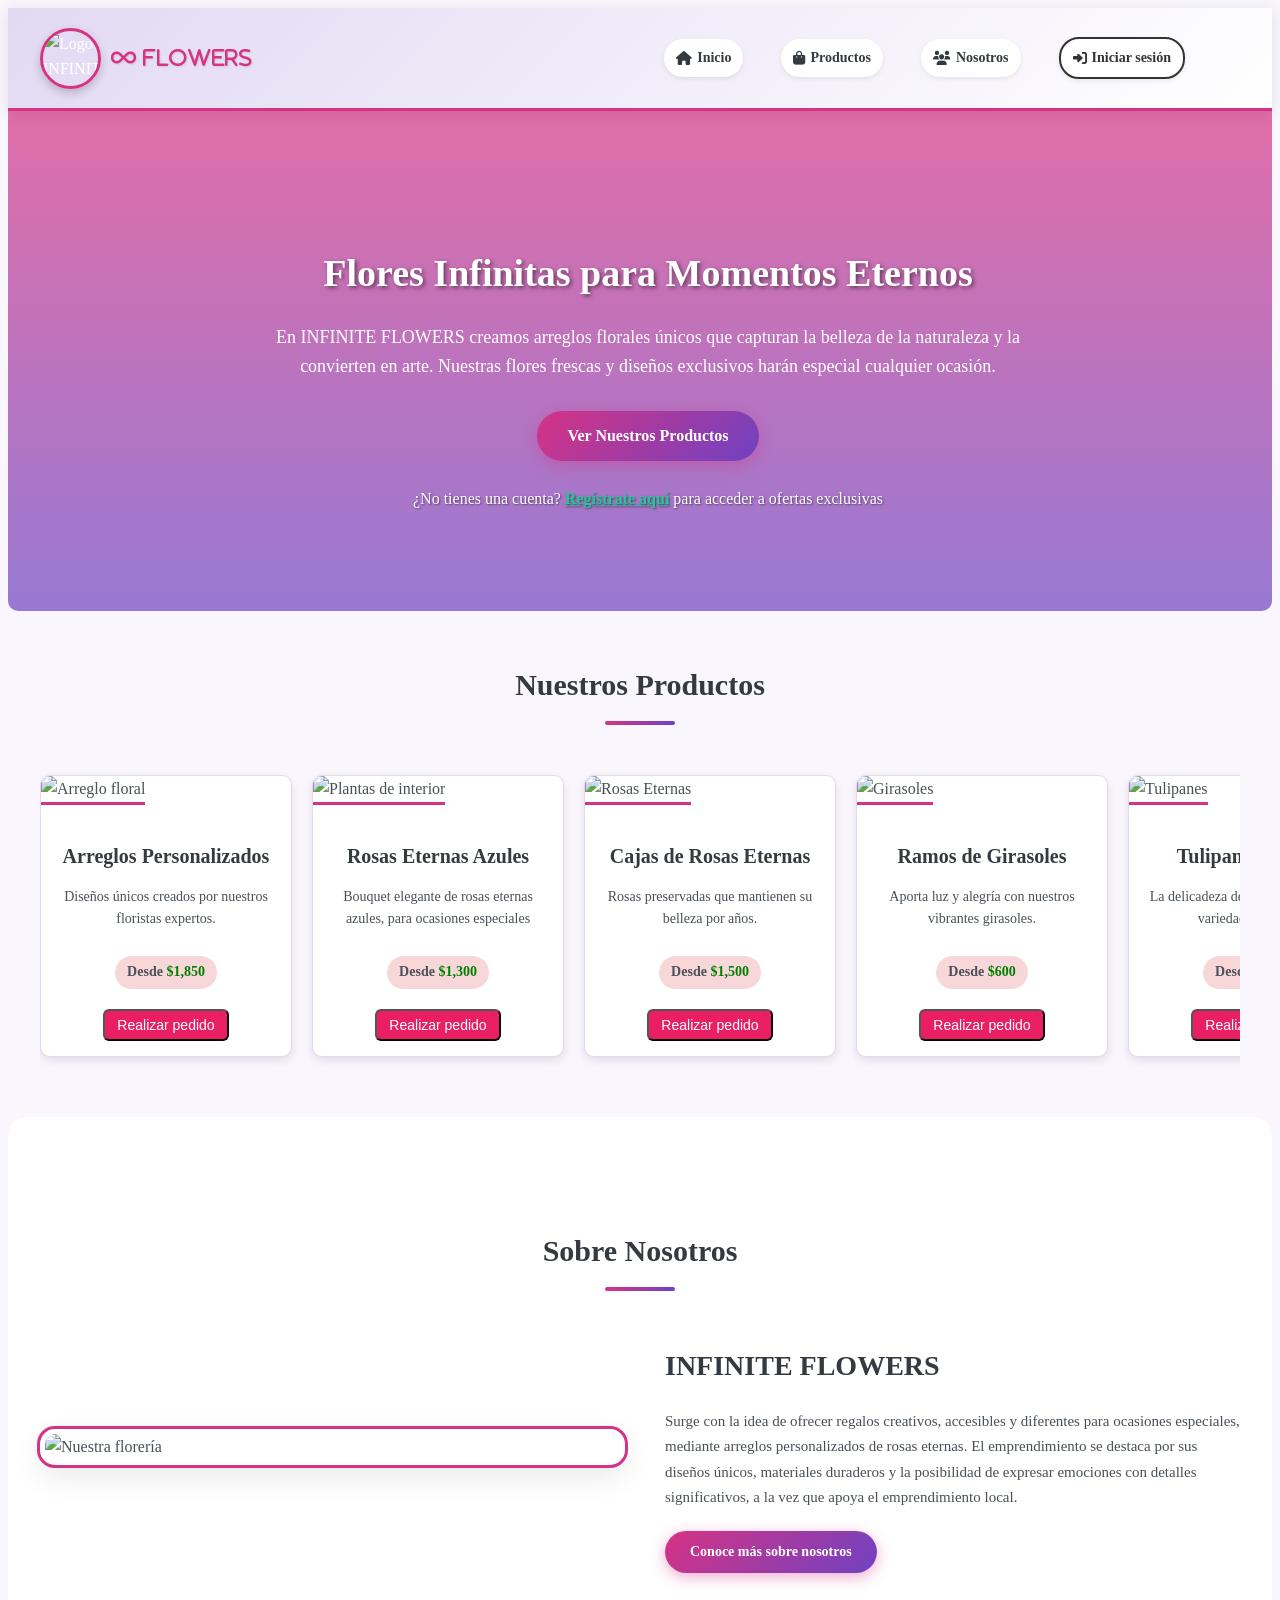
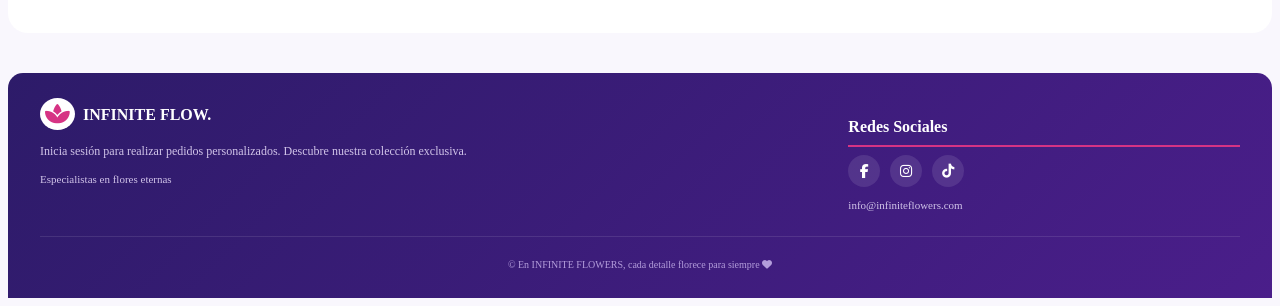
==== index.html @ 87954dfe "Nuevo modal" ====
<!DOCTYPE html>
<html lang="es">

<head>
    <meta charset="UTF-8">
    <meta name="viewport" content="width=device-width, initial-scale=1.0">
    <title>INFINITE FLOWERS - Flores y Arreglos Exclusivos</title>
    <link rel="stylesheet" href="https://cdnjs.cloudflare.com/ajax/libs/font-awesome/6.4.0/css/all.min.css">
    <link rel="stylesheet" href="estilos.css">
</head>

<body>
    <header>
        <div class="container header-container">
            <div class="logo-container">
                <img src="IMG/logo.jpeg" alt="Logo INFINITE FLOWERS" class="logo-img" id="logo-imagen">
                <div class="logo-text"><i class="fas fa-infinity"> FLOWERS</i></div>
            </div>
            <nav>
                <a href="#inicio"><i class="fas fa-home"></i> Inicio</a>
                <a href="#productos"><i class="fas fa-shopping-bag"></i> Productos</a>
                <a href="#nosotros"><i class="fas fa-users"></i> Nosotros</a>
                <!-- REPRESENTANTES ELIMINADO DEL MENÚ -->
                <a href="login.php"><i class="fas fa-sign-in-alt"></i> Iniciar sesión</a>
            </nav>
        </div>
    </header>

    <section class="hero" id="inicio">
        <div class="container">
            <h2>Flores Infinitas para Momentos Eternos</h2>
            <p>En INFINITE FLOWERS creamos arreglos florales únicos que capturan la belleza de la naturaleza y la
                convierten en arte. Nuestras flores frescas y diseños exclusivos harán especial cualquier ocasión.</p>
            <a href="#productos" class="btn">Ver Nuestros Productos</a>

            <!-- MENSAJE DE REGISTRO -->
            <div class="register-message">
                ¿No tienes una cuenta? <span class="register-link" id="registerPrompt">Regístrate aquí</span> para
                acceder a ofertas exclusivas
            </div>
        </div>
    </section>

<style>

.carousel-container{
    overflow-x: auto;
    overflow-y: hidden;
    padding: 20px 0;
}

.products-carousel{
    display: flex;
    flex-direction: row;
    gap: 20px;
    width: max-content;
}

.product-card{
    min-width: 250px;
    max-width: 250px;
    background: #fff;
    border-radius: 10px;
    overflow: hidden;
    box-shadow: 0 4px 10px rgba(0,0,0,0.1);
    flex-shrink: 0;
}

.product-img{
    width: 100%;
    height: 200px;
    object-fit: cover;
}

.product-info{
    padding: 15px;
    text-align: center;
}

.price{
    font-weight: bold;
    color: #e91e63;
}

.precio-boton{
    display: flex;
    justify-content: space-between;
    align-items: center;
}

.btn-pedir{
    background: #e91e63;
    color: white;
    padding: 6px 12px;
    border-radius: 6px;
    text-decoration: none;
    font-size: 14px;
    transition: 0.3s;
    display: inline-block;
    margin-top: 8px;
}

.btn-pedir:hover{
    background: #c2185b;
}

span{
    color: green;
}

/*Modal corousel*/
.modal-pedir{
  display:none;
  position:fixed;
  top:0;
  left:0;
  width:100%;
  height:100%;
  background:rgba(0,0,0,0.5);
}

.modal-contenido{
  background:#f5ecff;
  width:300px;
  padding:20px;
  margin:150px auto;
  text-align:center;
  border-radius:10px;
  border:2px solid #c8a2ff;
}

.cerrar{
  float:right;
  font-size:20px;
  cursor:pointer;
  color:#7a3eb1;
}

.cerrar:hover{
  color:#a56de2;
}

.tooltip{
  position: relative;
  display: inline-block;
}

.tooltip .tooltiptext{
  visibility: hidden;
  width: 180px;
  background-color:#a56de2;
  color:#fff;
  text-align: center;
  border-radius: 6px;
  padding: 5px;
  position: absolute;
  z-index: 1;
  bottom: 125%;
  left: 50%;
  margin-left: -90px;
  opacity: 0;
  transition: opacity 0.3s;
}

.tooltip:hover .tooltiptext{
  visibility: visible;
  opacity: 1;
}
</style>

    <section class="container" id="productos">
        <h2 class="section-title">Nuestros Productos</h2>

        <div class="carousel-container">
            <div class="products-carousel">
                <div class="product-card">
                    <img src="IMG/flor2.jpeg" alt="Arreglo floral" class="product-img">
                    <div class="product-info">
                        <h3>Arreglos Personalizados</h3>
                        <p>Diseños únicos creados por nuestros floristas expertos.</p>
                        <p class="price">Desde <span>$1,850</span></p>
                        <button id="btnAbrirModal" class="btn-pedir">Realizar pedido</button>
                    </div>
                </div>

                <div class="product-card">
                    <img src="IMG/flor3.jpeg" alt="Plantas de interior" class="product-img">
                    <div class="product-info">
                        <h3>Rosas Eternas Azules</h3>
                        <p>Bouquet elegante de rosas eternas azules, para ocasiones especiales</p>
                        <p class="price">Desde <span>$1,300</span></p>
                        <button id="btnAbrirModal" class="btn-pedir">Realizar pedido</button>
                    </div>
                </div>

                <div class="product-card">
                    <img src="IMG/caja.jpg" alt="Rosas Eternas" class="product-img">
                    <div class="product-info">
                        <h3>Cajas de Rosas Eternas</h3>
                        <p>Rosas preservadas que mantienen su belleza por años.</p>
                        <p class="price">Desde <span>$1,500</span></p>
                        <button id="btnAbrirModal" class="btn-pedir">Realizar pedido</button>
                    </div>
                </div>

                <div class="product-card">
                    <img src="IMG/girasol.jpg" alt="Girasoles" class="product-img">
                    <div class="product-info">
                        <h3>Ramos de Girasoles</h3>
                        <p>Aporta luz y alegría con nuestros vibrantes girasoles.</p>
                        <p class="price">Desde <span>$600</span></p>
                        <button id="btnAbrirModal" class="btn-pedir">Realizar pedido</button>
                    </div>
                </div>

                <div class="product-card">
                    <img src="IMG/tulipanes.webp" alt="Tulipanes" class="product-img">
                    <div class="product-info">
                        <h3>Tulipanes Eternos</h3>
                        <p>La delicadeza de los tulipanes en una variedad de colores.</p>
                        <p class="price">Desde <span>$1,100</span></p>
                        <button id="btnAbrirModal" class="btn-pedir" >Realizar pedido</button> 
                    </div>
                </div>
            </div>
        </div>
    </section>

    <section class="about-section" id="nosotros">
        <div class="container">
            <h2 class="section-title">Sobre Nosotros</h2>
            <div class="about-container">
                <div class="about-img">
                    <img src="IMG/ns.jpeg" alt="Nuestra florería">
                </div>
                <div class="about-content">
                    <h2>INFINITE FLOWERS</h2>
                    <p>Surge con la idea de ofrecer regalos creativos, accesibles y diferentes para ocasiones
                        especiales, mediante arreglos personalizados de rosas eternas. El emprendimiento se destaca por
                        sus diseños únicos, materiales duraderos y la posibilidad de expresar emociones con detalles
                        significativos, a la vez que apoya el emprendimiento local.</p>
                    <a href="#" id="aboutModalBtn" class="btn">Conoce más sobre nosotros</a>
                </div>
            </div>
        </div>
    </section>


    
    
    <!-- FOOTER MÁS PEQUEÑO -->
    <footer>
        <div class="container">
            <div class="footer-container">
                <div class="footer-info">
                    <div class="footer-logo">
                        <i class="fas fa-spa"></i>
                        <div class="footer-logo-text">INFINITE FLOW.</div>
                    </div>
                    <p>Inicia sesión para realizar pedidos personalizados. Descubre nuestra colección exclusiva.</p>
                    <div class="footer-credits">
                        <p>Especialistas en flores eternas</p>
                    </div>
                </div>

                <div class="footer-social">
                    <h3>Redes Sociales</h3>
                    <div class="social-icons">
                        <a href="#" title="Facebook"><i class="fab fa-facebook-f"></i></a>
                        <a href="https://www.instagram.com/infinite_flowers48" title="Instagram"><i
                            class="fab fa-instagram"></i></a>
                            <a href="#" title="TikTok"><i class="fab fa-tiktok"></i></a>
                        </div>
                        <p>info@infiniteflowers.com</p>
                    </div>
                </div>
                
                <div class="footer-bottom">
                    <p>&copy; En INFINITE FLOWERS, cada detalle florece para siempre <i class="fas fa-heart"></i></p>
                </div>
            </div>
        </footer>

        
    <div id="modal-pedir" class="modal-pedir">
        <div class="modal-contenido">
            <span class="cerrar">&times;</span>

            <h2>Debes iniciar sesión</h2>
            <p>Para realizar un pedido necesitas iniciar sesión o registrarte.</p>
            <br>

            <div class="tooltip">
                <a href="login.php">Iniciar sesión</a>
                <span class="tooltiptext">Si tienes cuenta inicia sesión</span>
            </div>

            <br>o<br>

            <div class="tooltip">
                <a href="registro.php">Registrarse</a>
                <span class="tooltiptext">Si no tienes cuenta regístrate</span>
            </div>

        </div>
    </div>
        
    <!-- MODAL -->
    <div class="modal-overlay" id="modalOverlay">
        <div class="modal">
            <button class="modal-close" id="closeModalBtn">&times;</button>
            <h2>🌸 ¡Bienvenido! 🌸</h2>
            <p>Descubre nuestras flores eternas y arreglos exclusivos. Regístrate para acceder a promociones especiales.
            </p>

            <div class="modal-buttons">
                <a href="registro.php" class="modal-btn primary">Registrarse ahora</a>
                <div class="modal-divider">o</div>
                <a href="login.php" class="modal-btn secondary">Iniciar sesión</a>
            </div>

            <p style="margin-top: 15px; font-size: 13px; color: #666;">
                ¿Ya tienes cuenta? <a href="login.php" style="color: var(--primary-color);">Inicia sesión</a>
            </p>
        </div>
    </div>

    <script>
        document.querySelectorAll('nav a[href^="#"]').forEach(anchor => {
            anchor.addEventListener('click', function (e) {
                e.preventDefault();
                const targetId = this.getAttribute('href');
                const targetElement = document.querySelector(targetId);
                if (targetElement) {
                    window.scrollTo({
                        top: targetElement.offsetTop - 80,
                        behavior: 'smooth'
                    });
                }
            });
        });

        // MODAL
        const modalOverlay = document.getElementById('modalOverlay');
        const closeModalBtn = document.getElementById('closeModalBtn');
        const registerPrompt = document.getElementById('registerPrompt');
        const aboutModalBtn = document.getElementById('aboutModalBtn');

        function openModal() {
            modalOverlay.classList.add('active');
            document.body.style.overflow = 'hidden';
        }

        function closeModal() {
            modalOverlay.classList.remove('active');
            document.body.style.overflow = 'auto';
        }

        if (registerPrompt) {
            registerPrompt.addEventListener('click', function (e) {
                e.preventDefault();
                openModal();
            });
        }

        if (aboutModalBtn) {
            aboutModalBtn.addEventListener('click', function (e) {
                e.preventDefault();
                openModal();
            });
        }

        closeModalBtn.addEventListener('click', closeModal);

        modalOverlay.addEventListener('click', function (e) {
            if (e.target === modalOverlay) {
                closeModal();
            }
        });

        document.addEventListener('keydown', function (e) {
            if (e.key === 'Escape' && modalOverlay.classList.contains('active')) {
                closeModal();
            }
        });

        // Animaciones al hacer scroll
        const observerOptions = {
            threshold: 0.1,
            rootMargin: '0px 0px -50px 0px'
        };

        const observer = new IntersectionObserver((entries) => {
            entries.forEach(entry => {
                if (entry.isIntersecting) {
                    entry.target.style.opacity = '1';
                    entry.target.style.transform = 'translateY(0)';
                }
            });
        }, observerOptions);

        document.querySelectorAll('.product-card').forEach(card => {
            card.style.opacity = '0';
            card.style.transform = 'translateY(20px)';
            card.style.transition = 'opacity 0.5s ease, transform 0.5s ease';
            observer.observe(card);
        });

        function cambiarImagen(id, nuevaRuta) {
            const elemento = document.getElementById(id);
            if (elemento) {
                elemento.src = nuevaRuta;
                console.log(`Imagen ${id} cambiada a: ${nuevaRuta}`);
            }
        }

        // Modal
        let modal = document.getElementById("modal-pedir");
        let botones = document.querySelectorAll("#btnAbrirModal");
        let cerrar = document.querySelector(".cerrar");

        botones.forEach(function(boton){
            boton.addEventListener("click", function(){
                modal.style.display = "block";
            });
        });

        cerrar.addEventListener("click", function(){
            modal.style.display = "none";
        });

    </script>
</body>

</html>
---- estilos.css ----
<<<<<<< HEAD
body {
    font-family: 'Times New Roman', Times, serif;
    margin: 0;
    padding: 0;
    background: #faf7f2; 
}


header {
    background: peru;
    color: white;
    padding: 15px;
    height: 70px;
    display: flex;
    align-items: center;
    justify-content: space-between;
    box-shadow: 0 2px 8px rgba(0, 0, 0, 0.2);
}

nav {
    margin-right: 40px;
}

nav a {
    margin: 0 15px;
    color: white;
    font-size: 20px;
    font-weight: bold;
    text-decoration: none;
    transition: 0.3s ease;
}


nav a:hover {
    color: #ffe1c2;
    text-shadow: 0 0 8px rgba(255, 240, 220, 0.8);
}


.cards {
    display: flex;
    justify-content: center;
    gap: 25px;
    padding: 40px;
    flex-wrap: wrap;
}


.card {
    width: 200px;
    background: white;
    padding: 15px;
    text-align: center;
    border-radius: 15px;
    box-shadow: 0 4px 12px rgba(0,0,0,0.1);
    transition: 0.3s ease;
}

.card:hover {
    transform: translateY(-8px);
    box-shadow: 0 8px 20px rgba(0,0,0,0.2);
}


.card img {
    width: 100%;
    border-radius: 10px;
    margin-bottom: 10px;
}

=======
 * {
     margin: 0;
     padding: 0;
     box-sizing: border-box;
     font-family: 'Segoe UI', Tahoma, Geneva, Verdana, sans-serif;
 }

 :root {
     --primary-color: #d63384;
     --secondary-color: #6f42c1;
     --accent-color: #20c997;
     --light-pink: #f8d7da;
     --light-lavender: #e2d9f3;
     --light-color: #f9f7fd;
     --dark-color: #343a40;
     --text-color: #495057;
     --footer-bg: #2d1b69;
     --footer-text: #ffffff;
 }

 body {
     color: var(--text-color);
     background-color: var(--light-color);
     line-height: 1.6;
 }

 .container {
     width: 100%;
     max-width: 1200px;
     margin: 0 auto;
     padding: 0 20px;
 }

 /* Header y Navegación */
 header {
     background: linear-gradient(135deg, var(--light-lavender) 0%, white 100%);
     box-shadow: 0 2px 15px rgba(0, 0, 0, 0.1);
     position: sticky;
     top: 0;
     z-index: 1000;
     padding: 15px 0;
     border-bottom: 3px solid var(--primary-color);
 }

 .header-container {
     display: flex;
     justify-content: space-between;
     align-items: center;
 }

 .logo-container {
     display: flex;
     align-items: center;
     gap: 10px;
 }

 /* LOGO CIRCULAR */
 .logo-img {
     height: 55px;
     width: 55px;
     object-fit: cover;
     border-radius: 50%;
     border: 3px solid var(--primary-color);
     box-shadow: 0 4px 10px rgba(0, 0, 0, 0.2);
     transition: transform 0.3s ease;
 }

 .logo-img:hover {
     transform: scale(1.05);
 }

 /* NOMBRE DE EMPRESA REDUCIDO */
 .logo-text {
     color: var(--primary-color);
     font-size: 20px;
     letter-spacing: 1px;
     font-weight: 700;
     text-shadow: 1px 1px 2px rgba(0, 0, 0, 0.1);
 }

 nav {
     display: flex;
     gap: 8px;
     align-items: center;
     flex-wrap: wrap;
 }

 nav a {
     text-decoration: none;
     color: var(--dark-color);
     font-weight: 600;
     padding: 8px 12px;
     border-radius: 20px;
     transition: all 0.3s ease;
     display: flex;
     align-items: center;
     gap: 5px;
     background-color: white;
     box-shadow: 0 2px 5px rgba(0, 0, 0, 0.08);
     font-size: 14px;
 }

 nav a:hover {
     background: linear-gradient(135deg, var(--primary-color) 0%, var(--secondary-color) 100%);
     color: white;
     transform: translateY(-2px);
 }

 /* BOTONES DE REGISTRO EN BLANCO Y NEGRO */
 nav a[href="registro.php"] {
     background-color: #333;
     color: white;
     border: 2px solid #333;
 }

 nav a[href="registro.php"]:hover {
     background-color: #555;
     border-color: #555;
 }

 nav a[href="login.php"] {
     background-color: white;
     color: #333;
     border: 2px solid #333;
 }

 nav a[href="login.php"]:hover {
     background-color: #333;
     color: white;
 }

 /* Hero Section */
 .hero {
     background: linear-gradient(rgba(214, 51, 132, 0.7), rgba(111, 66, 193, 0.7)), url('https://image.slidesdocs.com/responsive-images/background/magical-tapestry-a-mesmerizing-top-view-of-pink-and-purple-moss-phlox-flowers-set-on-a-of-violet-chamomile-powerpoint-background_5a65900a8f__960_540.jpg');
     background-size: cover;
     background-position: center;
     color: white;
     text-align: center;
     padding: 100px 20px;
     margin-bottom: 40px;
     border-radius: 0 0 10px 10px;
 }

 .hero h2 {
     font-size: 38px;
     margin-bottom: 20px;
     text-shadow: 2px 2px 4px rgba(0, 0, 0, 0.5);
     font-weight: 700;
 }

 .hero p {
     font-size: 18px;
     max-width: 800px;
     margin: 0 auto 30px;
     font-weight: 300;
 }

 .hero .btn {
     display: inline-block;
     background: linear-gradient(135deg, var(--primary-color) 0%, var(--secondary-color) 100%);
     color: white;
     padding: 12px 30px;
     border-radius: 30px;
     text-decoration: none;
     font-weight: bold;
     font-size: 16px;
     transition: all 0.3s ease;
     border: none;
     box-shadow: 0 4px 15px rgba(214, 51, 132, 0.4);
     cursor: pointer;
 }

 .hero .btn:hover {
     transform: translateY(-3px);
     box-shadow: 0 6px 20px rgba(214, 51, 132, 0.6);
 }

 /* MENSAJE DE REGISTRO */
 .register-message {
     margin-top: 25px;
     font-size: 16px;
     color: white;
     text-shadow: 1px 1px 2px rgba(0, 0, 0, 0.5);
 }

 .register-link {
     color: var(--accent-color);
     font-weight: bold;
     text-decoration: underline;
     cursor: pointer;
 }

 .register-link:hover {
     color: white;
 }

 /* Sección de Productos */
 .section-title {
     text-align: center;
     margin: 50px 0 30px;
     color: var(--dark-color);
     font-size: 30px;
     position: relative;
     font-weight: 700;
 }

 .section-title:after {
     content: '';
     display: block;
     width: 70px;
     height: 4px;
     background: linear-gradient(90deg, var(--primary-color) 0%, var(--secondary-color) 100%);
     margin: 12px auto;
     border-radius: 5px;
 }

 .products {
     display: grid;
     grid-template-columns: repeat(auto-fill, minmax(260px, 1fr));
     gap: 25px;
     margin-bottom: 60px;
 }

 .product-card {
     background-color: white;
     border-radius: 15px;
     overflow: hidden;
     box-shadow: 0 8px 20px rgba(0, 0, 0, 0.08);
     transition: all 0.3s ease;
     border: 1px solid var(--light-lavender);
 }

 .product-card:hover {
     transform: translateY(-8px);
     box-shadow: 0 12px 25px rgba(214, 51, 132, 0.15);
 }

 .product-img {
     width: 100%;
     height: 200px;
     object-fit: cover;
     border-bottom: 3px solid var(--primary-color);
 }

 .product-info {
     padding: 18px;
 }

 .product-info h3 {
     color: var(--dark-color);
     margin-bottom: 8px;
     font-size: 20px;
     font-weight: 600;
 }

 .product-info p {
     color: var(--text-color);
     margin-bottom: 12px;
     font-size: 14px;
 }

 .price {
     color: var(--primary-color);
     font-weight: bold;
     font-size: 18px;
     display: inline-block;
     padding: 5px 12px;
     background-color: var(--light-pink);
     border-radius: 20px;
 }

 /* Sección Nosotros (sin representantes) */
 .about-section {
     padding: 60px 0;
     background-color: white;
     border-radius: 20px;
     margin-top: 40px;
 }

 .about-container {
     display: flex;
     align-items: center;
     gap: 40px;
 }

 .about-img {
     flex: 1;
     border-radius: 15px;
     overflow: hidden;
     box-shadow: 0 10px 30px rgba(0, 0, 0, 0.1);
     border: 5px solid white;
     outline: 3px solid var(--primary-color);
 }

 .about-img img {
    width: 100%;
    height: 100%;
    object-fit: cover;
}


 .about-content {
     flex: 1;
 }

 .about-content h2 {
     color: var(--dark-color);
     margin-bottom: 20px;
     font-size: 28px;
     font-weight: 700;
 }

 .about-content p {
     margin-bottom: 20px;
     font-size: 15px;
     line-height: 1.7;
     color: var(--text-color);
 }

 .about-content .btn {
     display: inline-block;
     background: linear-gradient(135deg, var(--primary-color) 0%, var(--secondary-color) 100%);
     color: white;
     padding: 10px 25px;
     border-radius: 30px;
     text-decoration: none;
     font-weight: bold;
     font-size: 14px;
     transition: all 0.3s ease;
     border: none;
     box-shadow: 0 4px 15px rgba(214, 51, 132, 0.4);
 }

 .about-content .btn:hover {
     transform: translateY(-3px);
     box-shadow: 0 6px 20px rgba(214, 51, 132, 0.6);
 }

 /* FOOTER MÁS PEQUEÑO */
 footer {
     background: linear-gradient(135deg, var(--footer-bg) 0%, #4a1e8a 100%);
     color: var(--footer-text);
     padding: 25px 0 15px;
     margin-top: 40px;
     border-radius: 15px 15px 0 0;
     font-size: 13px;
 }

 .footer-container {
     display: grid;
     grid-template-columns: 2fr 1fr;
     gap: 25px;
     margin-bottom: 15px;
 }

 .footer-info p {
     font-size: 12px;
     line-height: 1.5;
     margin-bottom: 10px;
     color: #d1c4e9;
 }

 .footer-logo {
     display: flex;
     align-items: center;
     gap: 8px;
     margin-bottom: 8px;
 }

 .footer-logo i {
     font-size: 22px;
     color: var(--primary-color);
     background: white;
     padding: 5px;
     border-radius: 50%;
 }

 .footer-logo-text {
     color: white;
     font-size: 16px;
     font-weight: 700;
 }

 .footer-credits h4 {
     color: var(--accent-color);
     font-size: 14px;
     margin-bottom: 3px;
     font-weight: 600;
 }

 .footer-credits p {
     font-size: 11px;
     color: #d1c4e9;
 }

 .footer-social h3 {
     color: white;
     font-size: 16px;
     margin-bottom: 8px;
     border-bottom: 2px solid var(--primary-color);
     padding-bottom: 5px;
     font-weight: 600;
 }

 .footer-social p {
     color: #d1c4e9;
     margin-bottom: 8px;
     font-size: 11px;
     line-height: 1.4;
 }

 .social-icons {
     display: flex;
     gap: 10px;
     margin-bottom: 8px;
 }

 .social-icons a {
     display: flex;
     align-items: center;
     justify-content: center;
     width: 32px;
     height: 32px;
     background-color: rgba(255, 255, 255, 0.1);
     border-radius: 50%;
     color: white;
     font-size: 14px;
     transition: all 0.3s ease;
     text-decoration: none;
 }

 .social-icons a:hover {
     background-color: white;
     transform: translateY(-3px);
     color: var(--primary-color);
 }

 .footer-bottom {
     text-align: center;
     padding-top: 10px;
     border-top: 1px solid rgba(255, 255, 255, 0.1);
     color: #b39ddb;
     font-size: 10px;
 }

 .footer-bottom i {
     font-size: 10px;
 }

 /* MODAL */
 .modal-overlay {
     display: none;
     position: fixed;
     top: 0;
     left: 0;
     width: 100%;
     height: 100%;
     background-color: rgba(0, 0, 0, 0.6);
     z-index: 2000;
     justify-content: center;
     align-items: center;
     opacity: 0;
     transition: opacity 0.3s ease;
 }

 .modal-overlay.active {
     display: flex;
     opacity: 1;
 }

 .modal {
     background: white;
     border-radius: 20px;
     padding: 25px;
     max-width: 350px;
     width: 90%;
     position: relative;
     box-shadow: 0 15px 40px rgba(0, 0, 0, 0.3);
     transform: scale(0.7);
     transition: transform 0.3s ease;
     border: 3px solid var(--primary-color);
 }

 .modal-overlay.active .modal {
     transform: scale(1);
 }

 .modal-close {
     position: absolute;
     top: 12px;
     right: 12px;
     background: none;
     border: none;
     font-size: 22px;
     cursor: pointer;
     color: #999;
     transition: color 0.3s;
 }

 .modal-close:hover {
     color: var(--primary-color);
 }

 .modal h2 {
     color: var(--primary-color);
     margin-bottom: 12px;
     font-size: 22px;
     text-align: center;
 }

 .modal p {
     color: var(--text-color);
     margin-bottom: 20px;
     text-align: center;
     font-size: 14px;
 }

 .modal-buttons {
     display: flex;
     flex-direction: column;
     gap: 10px;
 }

 .modal-btn {
     padding: 10px;
     border-radius: 8px;
     text-align: center;
     text-decoration: none;
     font-weight: 600;
     transition: all 0.3s;
     border: none;
     cursor: pointer;
     font-size: 14px;
 }

 .modal-btn.primary {
     background: linear-gradient(135deg, var(--primary-color) 0%, var(--secondary-color) 100%);
     color: white;
 }

 .modal-btn.primary:hover {
     transform: translateY(-2px);
     box-shadow: 0 5px 15px rgba(214, 51, 132, 0.4);
 }

 .modal-btn.secondary {
     background: white;
     color: var(--dark-color);
     border: 2px solid var(--light-lavender);
 }

 .modal-btn.secondary:hover {
     background: var(--light-lavender);
     border-color: var(--primary-color);
 }

 .modal-divider {
     text-align: center;
     margin: 5px 0;
     color: #999;
     font-size: 12px;
 }

 /* Responsive */
 @media (max-width: 992px) {
     .header-container {
         flex-direction: column;
         gap: 15px;
     }

     .about-container {
         flex-direction: column;
     }

     .footer-container {
         grid-template-columns: 1fr;
         gap: 20px;
     }

     nav {
         justify-content: center;
     }
 }

 @media (max-width: 768px) {
     .logo-text {
         font-size: 18px;
     }

     .logo-img {
         height: 50px;
         width: 50px;
     }

     nav a {
         padding: 6px 10px;
         font-size: 12px;
     }

     .hero h2 {
         font-size: 28px;
     }

     .hero p {
         font-size: 16px;
     }

     .section-title {
         font-size: 26px;
     }

     .products {
         grid-template-columns: repeat(auto-fill, minmax(200px, 1fr));
         gap: 15px;
     }

     .footer-logo-text {
         font-size: 14px;
     }
 }

 @media (max-width: 480px) {
     nav {
         flex-direction: column;
         width: 100%;
     }

     nav a {
         width: 100%;
         justify-content: center;
     }
 }

 /*Modal pedido*/
.modal-estilo { 
  border: none;
  border-radius: 15px;
  padding: 0;
  margin: auto;
  width: 90%;
  max-width: 550px;
  max-height: 90vh;
  overflow-y: auto;
  box-shadow: 0 10px 40px rgba(0,0,0,0.4);
}

.h2 {
    color: var(--primary-color);
    margin-bottom: 10px;
    font-size: 32px;
    text-shadow: 1px 1px 2px rgba(0,0,0,0.1);
}

.subtitle {
      text-align: center;
      color: var(--text-color);
      margin-bottom: 30px;
      font-size: 18px;
}

.modal-estilo::backdrop {
  background: rgba(0, 0, 0, 0.7); /* Oscurece el fondo */
  display: flex;
  justify-content: center;
  align-items: center;
  backdrop-filter: blur(3px);     /* Efecto borroso atrás */
}

.modal-header {
  display: flex;
  justify-content: space-between;
  align-items: center;
  border-bottom: 1px solid #eee;
  margin-bottom: 15px;
}

.container-modal {
  padding: 30px;
}

.close-x {
  background: none;
  border: none;
  font-size: 2rem;
  cursor: pointer;
  color: #888;
}

label {
      display: block;
      margin-top: 20px;
      font-weight: 600;
      color: var(--dark-color);
}
    
input, select, textarea {
      width: 100%;
      padding: 12px 15px;
      margin-top: 8px;
      border-radius: 10px;
      border: 2px solid var(--light-lavender);
      font-size: 15px;
      transition: all 0.3s ease;
      background-color: white;
}
    
input:focus, select:focus, textarea:focus {
      outline: none;
      border-color: var(--primary-color);
      box-shadow: 0 0 0 3px rgba(214, 51, 132, 0.1);
}
    
textarea {
      resize: vertical;
      min-height: 80px;
}
    
.button-group {
      display: flex;
      gap: 15px;
      margin-top: 30px;
}
    
.btn-pedido {
  flex: 2;
  padding: 15px;
  background: linear-gradient(135deg, var(--primary-color) 0%, var(--secondary-color) 100%);
  color: white;
  font-size: 17px;
  font-weight: bold;
  border: none;
  border-radius: 10px;
  cursor: pointer;
  transition: all 0.3s ease;
  box-shadow: 0 4px 15px rgba(214, 51, 132, 0.3);
}

.btn-pedido:hover {
  transform: translateY(-3px);
  box-shadow: 0 6px 20px rgba(214, 51, 132, 0.4);
  background: linear-gradient(135deg, var(--secondary-color) 0%, var(--primary-color) 100%);
}

.btn-inicio {
  flex: 1;
  padding: 15px;
  background: white;
  color: var(--primary-color);
  font-size: 16px;
  font-weight: bold;
  border: 2px solid var(--primary-color);
  border-radius: 10px;
  cursor: pointer;
  transition: all 0.3s ease;
  text-decoration: none;
  display: flex;
  align-items: center;
  justify-content: center;
  gap: 8px;
}

.btn-inicio:hover {
  background-color: var(--light-pink);
  transform: translateY(-3px);
  box-shadow: 0 4px 10px rgba(214, 51, 132, 0.2);
}

.footer {
  text-align: center;
  margin-top: 30px;
  padding-top: 20px;
  border-top: 1px solid var(--light-lavender);
  font-size: 14px;
  color: #777;
}

.logo-reference {
  color: var(--primary-color);
  font-weight: bold;
  font-size: 16px;
  margin-bottom: 5px;
}

.required {
  color: var(--primary-color);
  font-weight: bold;
}

@media (max-width: 768px) {
   .container {
     margin: 15px;
     padding: 25px 20px;
   }
   
   .button-group {
     flex-direction: column;
   }
   
   .btn-pedido, .btn-inicio {
     width: 100%;
   }
   
   h1 {
     font-size: 28px;
   }
 }

.form-group { margin-bottom: 15px; }
.form-control { width: 100%; padding: 8px; border-radius: 5px; border: 1px solid #ccc; }
>>>>>>> Yureylis
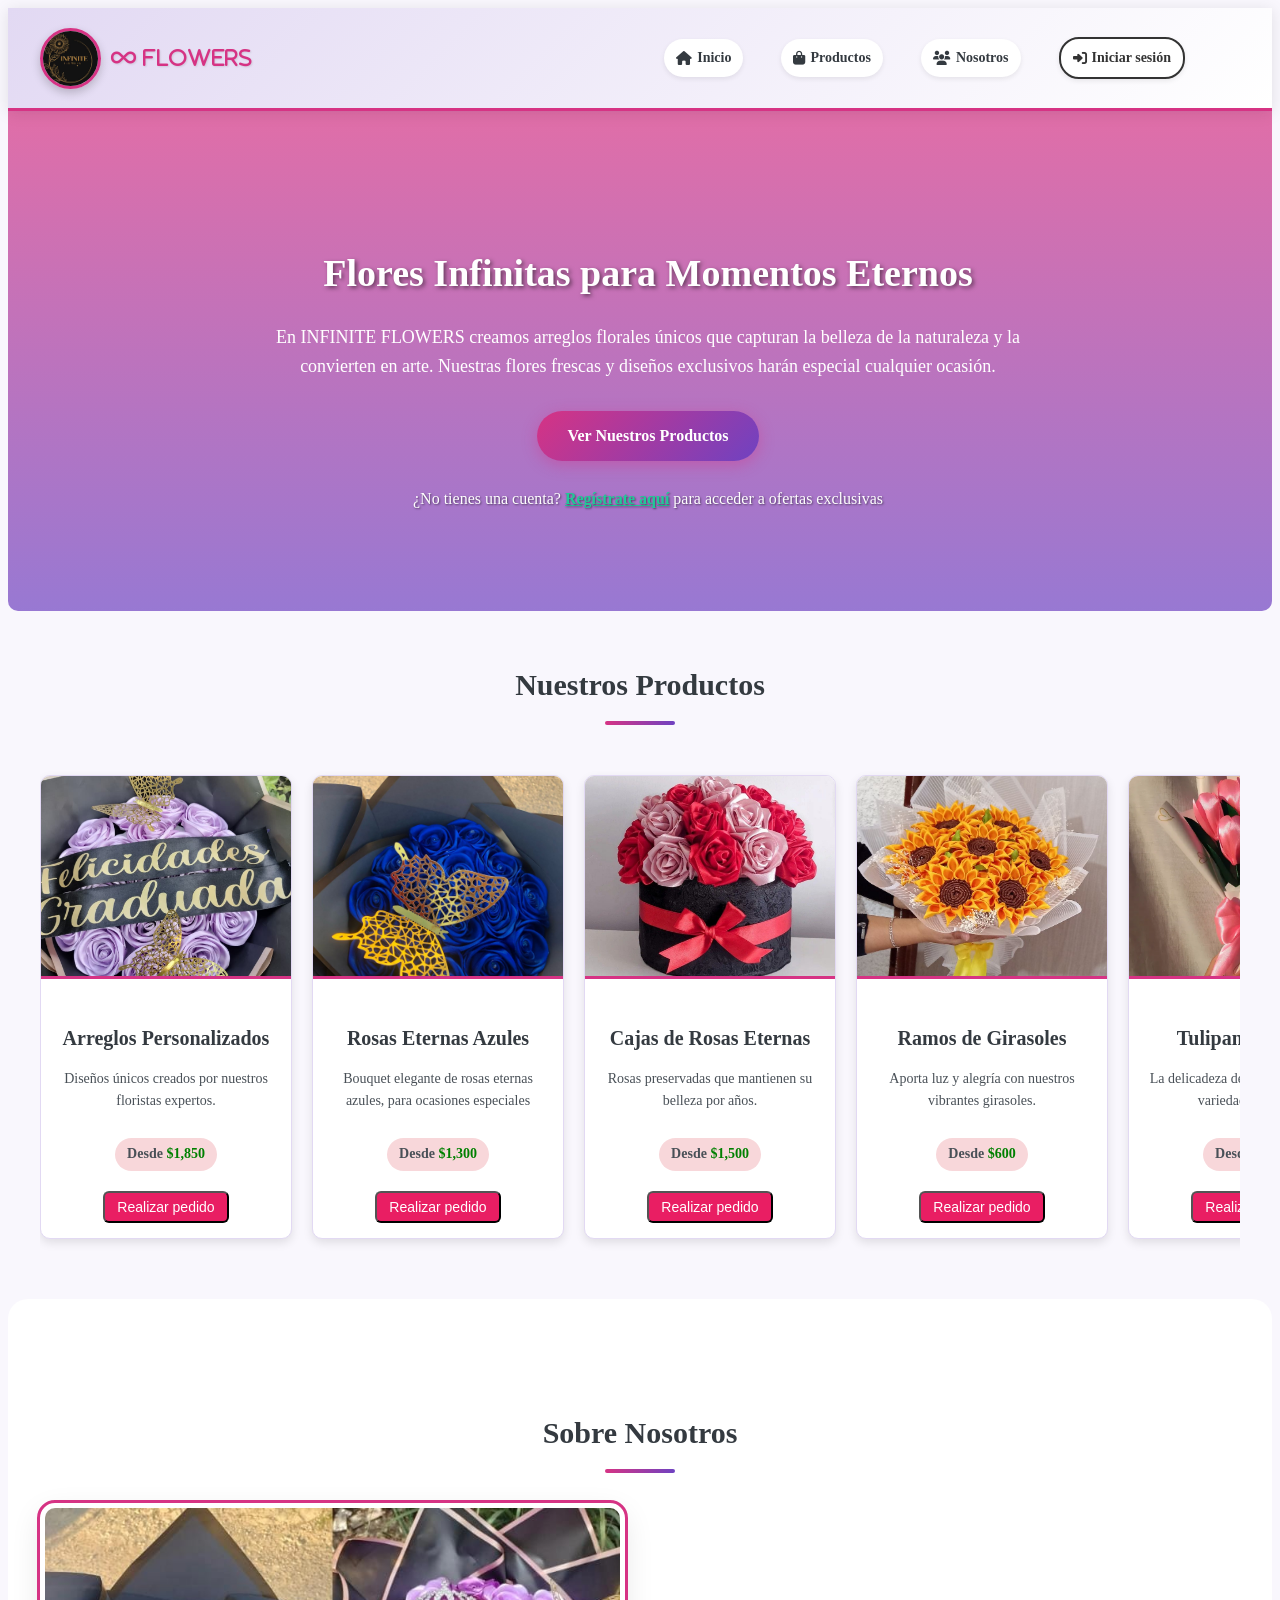
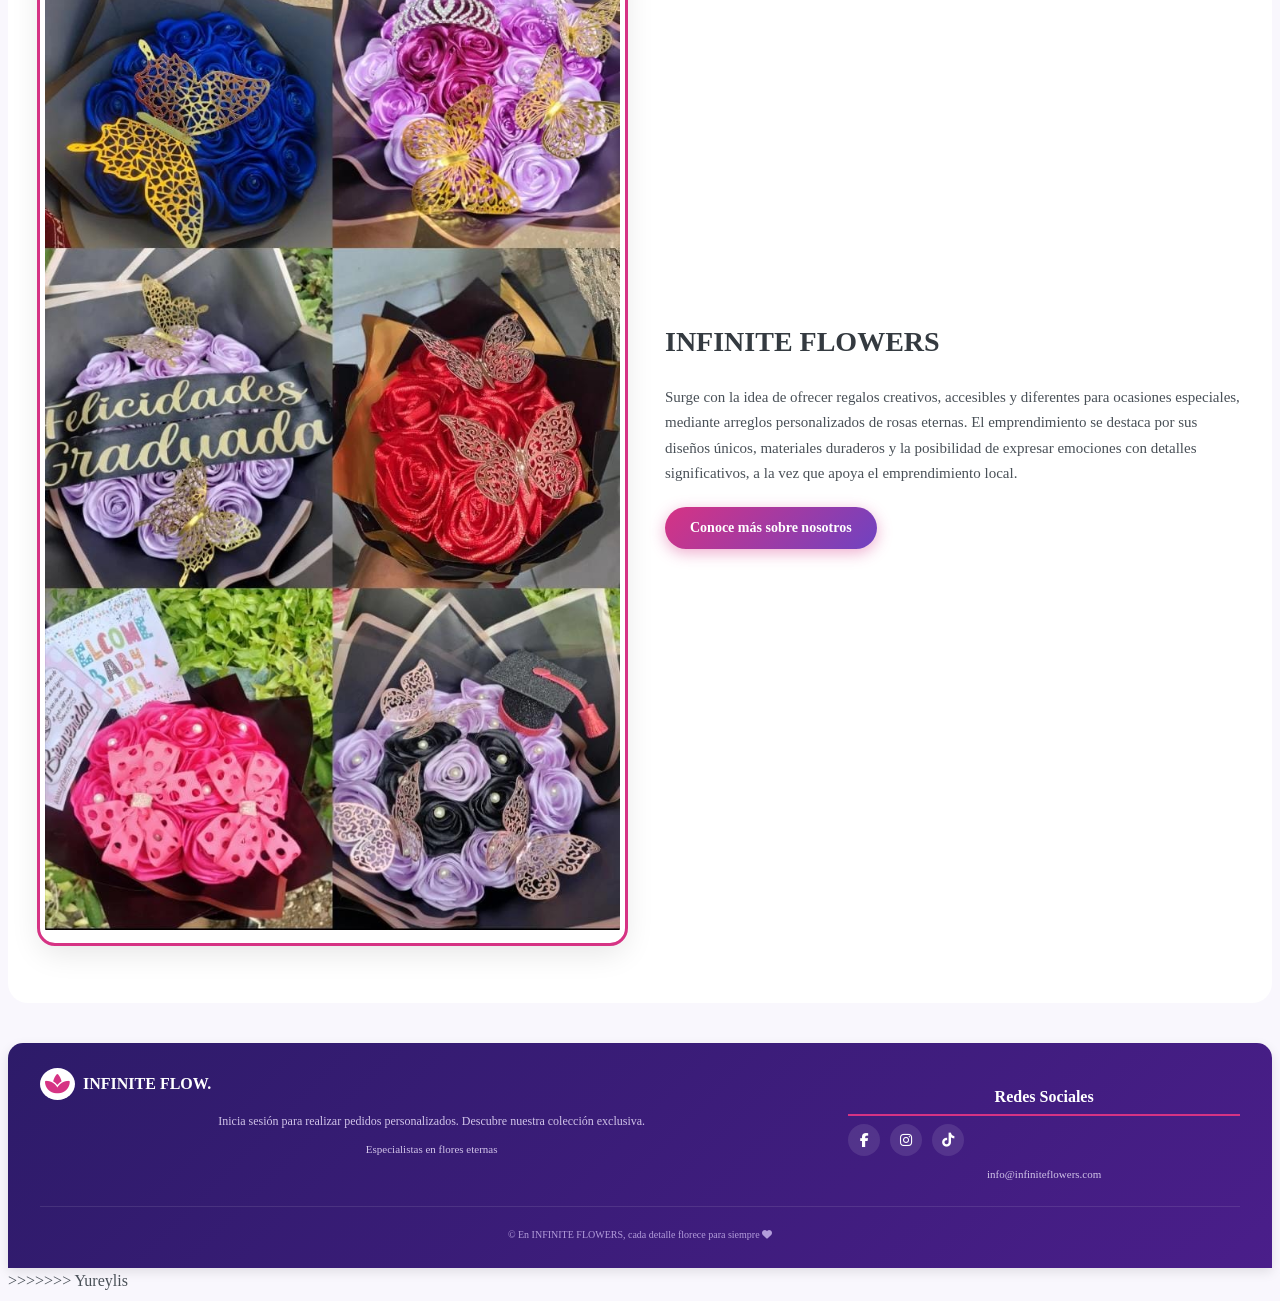
==== commit 06d44625: "Pagina Diseñada" ====
--- a/index.html
+++ b/index.html
@@ -432,4 +432,5 @@
     </script>
 </body>
 
-</html>+</html>
+>>>>>>> Yureylis
--- a/estilos.css
+++ b/estilos.css
@@ -1,5 +1,51 @@
 <<<<<<< HEAD
+/* Fondo gris claro */
 body {
+<<<<<<< HEAD
+  font-family: "Times New Roman", Times, serif;
+  margin: 0;
+  padding: 0;
+  background-color: cornsilk; /* gris claro */
+}
+
+/* HEADER pastel limoncillo */
+header {
+  background: rgb(123, 123, 238); /* limoncillo suave */
+  color: #4a4a4a;
+  padding: 20px;
+  text-align: center;
+  box-shadow: 0 3px 10px rgba(0, 0, 0, 0.2);
+}
+
+nav a {
+  margin: 0 15px;
+  color: #4a4a4a;
+  font-weight: bold;
+  text-decoration: none;
+  transition: 0.3s;
+}
+
+nav a:hover {
+  color: #2d7d46; /* verde más oscuro para contraste */
+  transform: scale(1.1);
+}
+
+/* TÍTULO */
+.titulo-seccion h2 {
+  text-align: center;
+  margin-top: 25px;
+  color: #3a3a3a;
+  font-size: 28px;
+}
+
+/* CARDS pastel combinadas */
+.cards {
+  display: flex;
+  justify-content: center;
+  gap: 25px;
+  padding: 40px;
+  flex-wrap: wrap;
+=======
     font-family: 'Times New Roman', Times, serif;
     margin: 0;
     padding: 0;
@@ -44,10 +90,46 @@
     gap: 25px;
     padding: 40px;
     flex-wrap: wrap;
+>>>>>>> Ismel
 }
 
 
 .card {
+<<<<<<< HEAD
+  width: 180px;
+  background: #ffffff; /* blanco para contraste limpio */
+  padding: 15px;
+  text-align: center;
+  border-radius: 15px;
+  border: 2px solid #c5c5c5; /* gris suave */
+  box-shadow: 0 5px 15px rgba(0, 0, 0, 0.1);
+  transition: transform 0.3s, box-shadow 0.3s, background 0.3s;
+}
+
+.card:hover {
+  transform: translateY(-10px);
+  box-shadow: 0 12px 20px rgba(0, 0, 0, 0.25);
+  background: #e6ffe6; /* verde pastel suave */
+}
+
+.card img {
+  width: 140px;
+  height: 160px;
+  border-radius: 10px;
+  object-fit: cover;
+  box-shadow: 0 3px 10px rgba(0, 0, 0, 0.2);
+}
+
+/* FOOTER */
+footer {
+  background: #c7c7c7; /* gris pastel medio */
+  text-align: center;
+  padding: 18px;
+  color: #070707;
+  font-size: 18px;
+  margin-top: 40px;
+  width: 100%;
+=======
     width: 200px;
     background: white;
     padding: 15px;
@@ -55,6 +137,7 @@
     border-radius: 15px;
     box-shadow: 0 4px 12px rgba(0,0,0,0.1);
     transition: 0.3s ease;
+>>>>>>> Ismel
 }
 
 .card:hover {
@@ -69,6 +152,31 @@
     margin-bottom: 10px;
 }
 
+/*Footer*/
+
+.folder {
+    display: flex;
+    gap: 20px;
+    justify-content: center;
+}
+
+.card-footer {
+    background-color: white;
+    width: 250px;
+    padding: 20px;
+    border-radius: 10px;
+    box-shadow: 0 4px 8px rgba(0, 0, 0, 0.1);
+}
+
+.card-footer h2 {
+    margin-bottom: 10px;
+    color: #333;
+}
+
+.card-footer p {
+    color: #555;
+    font-size: 14px;
+}
 =======
  * {
      margin: 0;
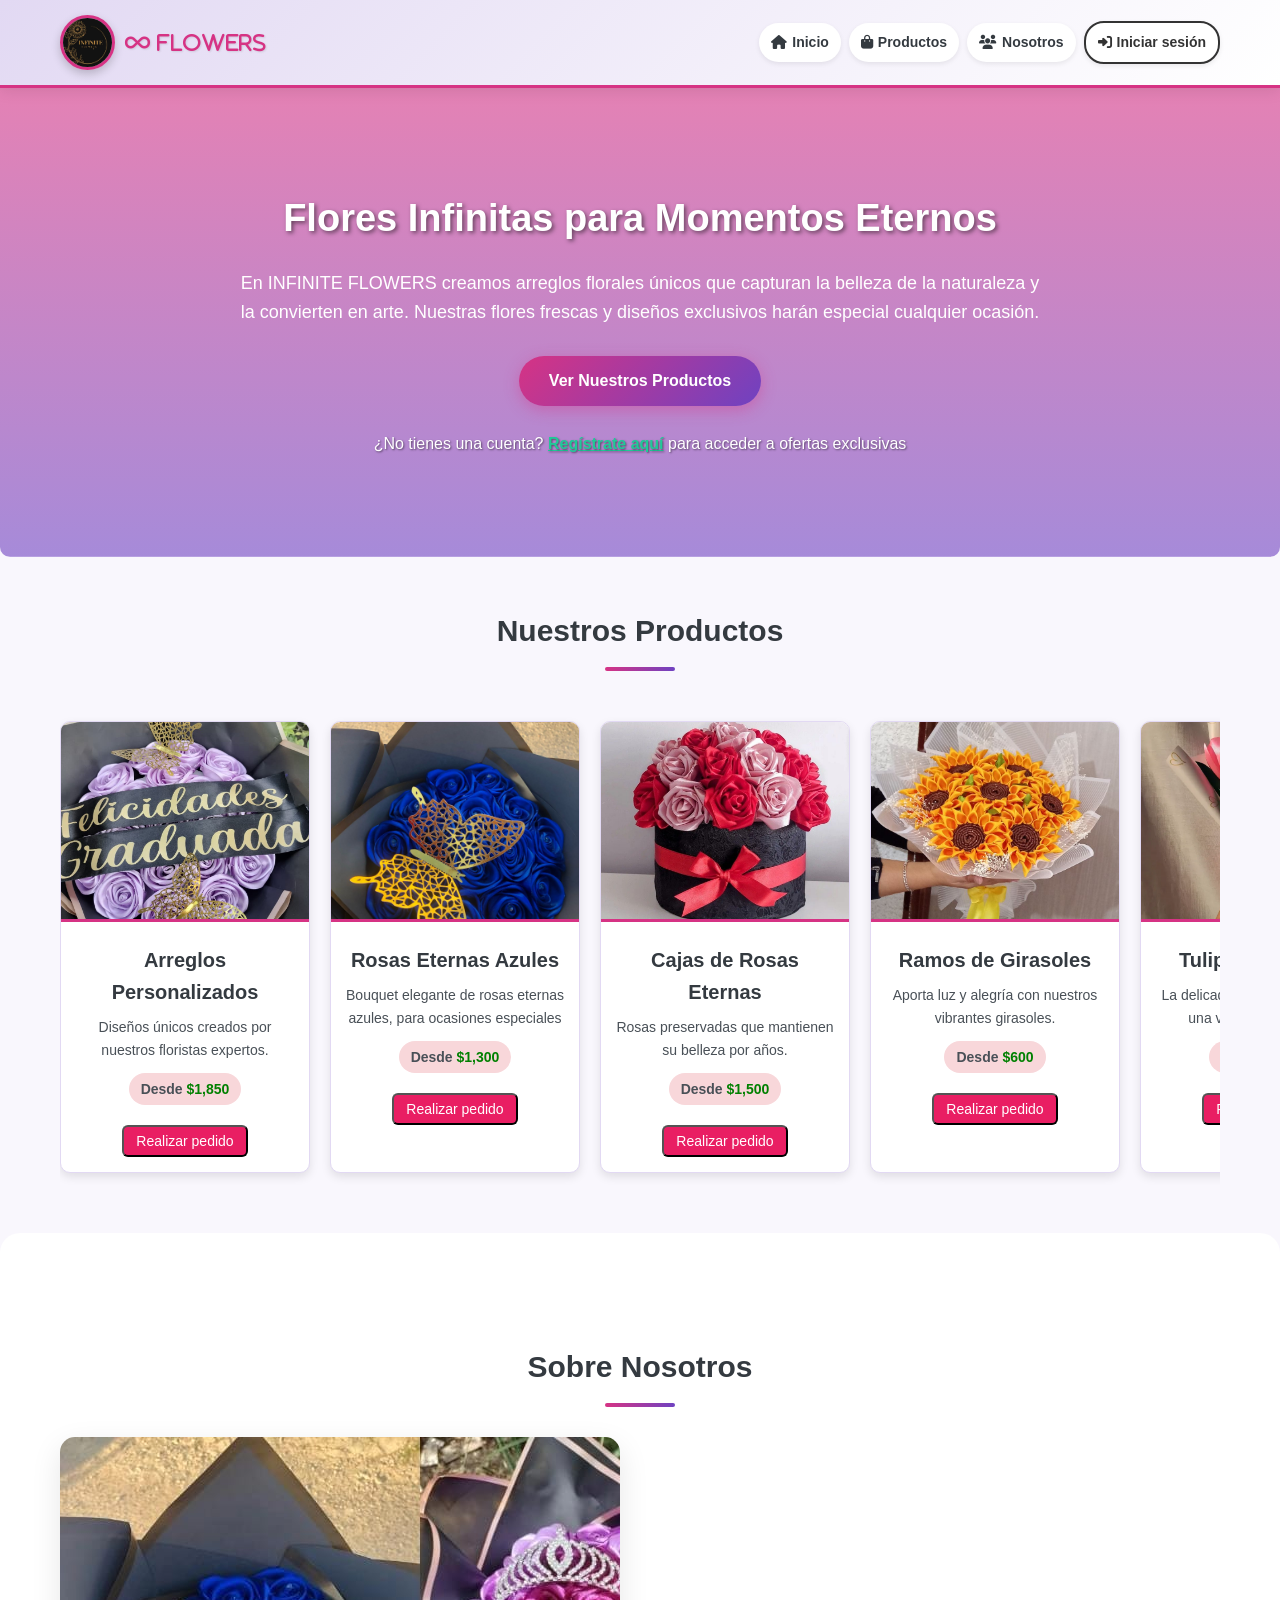
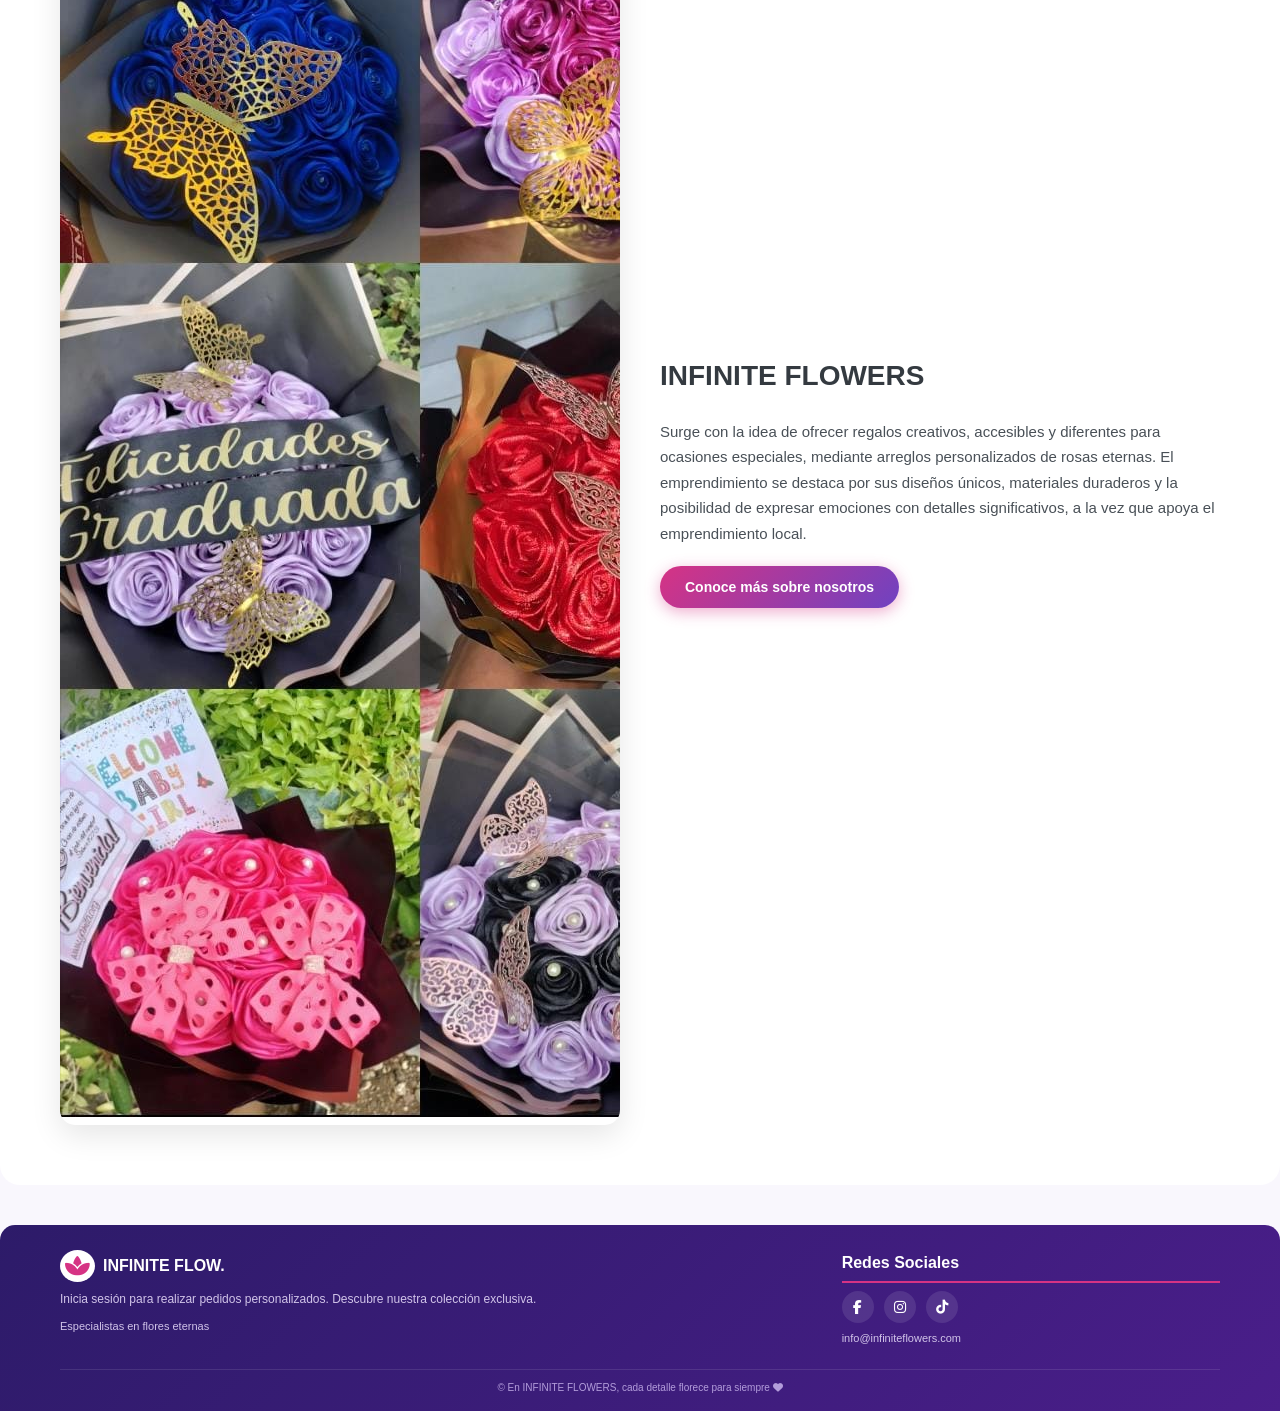
==== commit f28c793c: "cambios" ====
--- a/index.html
+++ b/index.html
@@ -26,12 +26,20 @@
         </div>
     </header>
 
-    <section class="hero" id="inicio">
-        <div class="container">
+              <section class="hero" id="inicio" style="
+    background: linear-gradient(rgba(214, 51, 132, 0.6), rgba(111, 66, 193, 0.6)),
+    url('https://i.pinimg.com/1200x/9e/00/e7/9e00e762bd0c180ff8b11577240d3d6c.jpg');
+    background-size: cover;
+    background-position: center;
+    background-repeat: no-repeat;
+">
+            
             <h2>Flores Infinitas para Momentos Eternos</h2>
             <p>En INFINITE FLOWERS creamos arreglos florales únicos que capturan la belleza de la naturaleza y la
                 convierten en arte. Nuestras flores frescas y diseños exclusivos harán especial cualquier ocasión.</p>
             <a href="#productos" class="btn">Ver Nuestros Productos</a>
+            
+        </div>
 
             <!-- MENSAJE DE REGISTRO -->
             <div class="register-message">
@@ -432,5 +440,4 @@
     </script>
 </body>
 
-</html>
->>>>>>> Yureylis
+</html>
--- a/estilos.css
+++ b/estilos.css
@@ -1,183 +1,3 @@
-<<<<<<< HEAD
-/* Fondo gris claro */
-body {
-<<<<<<< HEAD
-  font-family: "Times New Roman", Times, serif;
-  margin: 0;
-  padding: 0;
-  background-color: cornsilk; /* gris claro */
-}
-
-/* HEADER pastel limoncillo */
-header {
-  background: rgb(123, 123, 238); /* limoncillo suave */
-  color: #4a4a4a;
-  padding: 20px;
-  text-align: center;
-  box-shadow: 0 3px 10px rgba(0, 0, 0, 0.2);
-}
-
-nav a {
-  margin: 0 15px;
-  color: #4a4a4a;
-  font-weight: bold;
-  text-decoration: none;
-  transition: 0.3s;
-}
-
-nav a:hover {
-  color: #2d7d46; /* verde más oscuro para contraste */
-  transform: scale(1.1);
-}
-
-/* TÍTULO */
-.titulo-seccion h2 {
-  text-align: center;
-  margin-top: 25px;
-  color: #3a3a3a;
-  font-size: 28px;
-}
-
-/* CARDS pastel combinadas */
-.cards {
-  display: flex;
-  justify-content: center;
-  gap: 25px;
-  padding: 40px;
-  flex-wrap: wrap;
-=======
-    font-family: 'Times New Roman', Times, serif;
-    margin: 0;
-    padding: 0;
-    background: #faf7f2; 
-}
-
-
-header {
-    background: peru;
-    color: white;
-    padding: 15px;
-    height: 70px;
-    display: flex;
-    align-items: center;
-    justify-content: space-between;
-    box-shadow: 0 2px 8px rgba(0, 0, 0, 0.2);
-}
-
-nav {
-    margin-right: 40px;
-}
-
-nav a {
-    margin: 0 15px;
-    color: white;
-    font-size: 20px;
-    font-weight: bold;
-    text-decoration: none;
-    transition: 0.3s ease;
-}
-
-
-nav a:hover {
-    color: #ffe1c2;
-    text-shadow: 0 0 8px rgba(255, 240, 220, 0.8);
-}
-
-
-.cards {
-    display: flex;
-    justify-content: center;
-    gap: 25px;
-    padding: 40px;
-    flex-wrap: wrap;
->>>>>>> Ismel
-}
-
-
-.card {
-<<<<<<< HEAD
-  width: 180px;
-  background: #ffffff; /* blanco para contraste limpio */
-  padding: 15px;
-  text-align: center;
-  border-radius: 15px;
-  border: 2px solid #c5c5c5; /* gris suave */
-  box-shadow: 0 5px 15px rgba(0, 0, 0, 0.1);
-  transition: transform 0.3s, box-shadow 0.3s, background 0.3s;
-}
-
-.card:hover {
-  transform: translateY(-10px);
-  box-shadow: 0 12px 20px rgba(0, 0, 0, 0.25);
-  background: #e6ffe6; /* verde pastel suave */
-}
-
-.card img {
-  width: 140px;
-  height: 160px;
-  border-radius: 10px;
-  object-fit: cover;
-  box-shadow: 0 3px 10px rgba(0, 0, 0, 0.2);
-}
-
-/* FOOTER */
-footer {
-  background: #c7c7c7; /* gris pastel medio */
-  text-align: center;
-  padding: 18px;
-  color: #070707;
-  font-size: 18px;
-  margin-top: 40px;
-  width: 100%;
-=======
-    width: 200px;
-    background: white;
-    padding: 15px;
-    text-align: center;
-    border-radius: 15px;
-    box-shadow: 0 4px 12px rgba(0,0,0,0.1);
-    transition: 0.3s ease;
->>>>>>> Ismel
-}
-
-.card:hover {
-    transform: translateY(-8px);
-    box-shadow: 0 8px 20px rgba(0,0,0,0.2);
-}
-
-
-.card img {
-    width: 100%;
-    border-radius: 10px;
-    margin-bottom: 10px;
-}
-
-/*Footer*/
-
-.folder {
-    display: flex;
-    gap: 20px;
-    justify-content: center;
-}
-
-.card-footer {
-    background-color: white;
-    width: 250px;
-    padding: 20px;
-    border-radius: 10px;
-    box-shadow: 0 4px 8px rgba(0, 0, 0, 0.1);
-}
-
-.card-footer h2 {
-    margin-bottom: 10px;
-    color: #333;
-}
-
-.card-footer p {
-    color: #555;
-    font-size: 14px;
-}
-=======
  * {
      margin: 0;
      padding: 0;
@@ -309,18 +129,18 @@
      color: white;
  }
 
- /* Hero Section */
- .hero {
-     background: linear-gradient(rgba(214, 51, 132, 0.7), rgba(111, 66, 193, 0.7)), url('https://image.slidesdocs.com/responsive-images/background/magical-tapestry-a-mesmerizing-top-view-of-pink-and-purple-moss-phlox-flowers-set-on-a-of-violet-chamomile-powerpoint-background_5a65900a8f__960_540.jpg');
-     background-size: cover;
-     background-position: center;
-     color: white;
-     text-align: center;
-     padding: 100px 20px;
-     margin-bottom: 40px;
-     border-radius: 0 0 10px 10px;
- }
-
+.hero {
+    background: linear-gradient(rgba(214, 51, 132, 0.6), rgba(111, 66, 193, 0.6)),
+                url('https://i.pinimg.com/1200x/9e/00/e7/9e00e762bd0c180ff8b11577240d3d6c.jpg');
+    background-size: cover;
+    background-position: center;
+    background-repeat: no-repeat;
+    color: white;
+    text-align: center;
+    padding: 100px 20px;
+    margin-bottom: 40px;
+    border-radius: 0 0 10px 10px;
+}
  .hero h2 {
      font-size: 38px;
      margin-bottom: 20px;
@@ -462,22 +282,17 @@
      align-items: center;
      gap: 40px;
  }
+ 
+
 
  .about-img {
-     flex: 1;
-     border-radius: 15px;
-     overflow: hidden;
-     box-shadow: 0 10px 30px rgba(0, 0, 0, 0.1);
-     border: 5px solid white;
-     outline: 3px solid var(--primary-color);
- }
-
- .about-img img {
-    width: 100%;
-    height: 100%;
-    object-fit: cover;
-}
-
+    flex: 1;
+    border-radius: 15px;
+    overflow: hidden;
+    box-shadow: 0 10px 30px rgba(0, 0, 0, 0.1);
+    border: none;        /* quitamos borde blanco */
+    outline: none;       /* quitamos borde rosa */
+}
 
  .about-content {
      flex: 1;
@@ -987,4 +802,4 @@
 
 .form-group { margin-bottom: 15px; }
 .form-control { width: 100%; padding: 8px; border-radius: 5px; border: 1px solid #ccc; }
->>>>>>> Yureylis
+
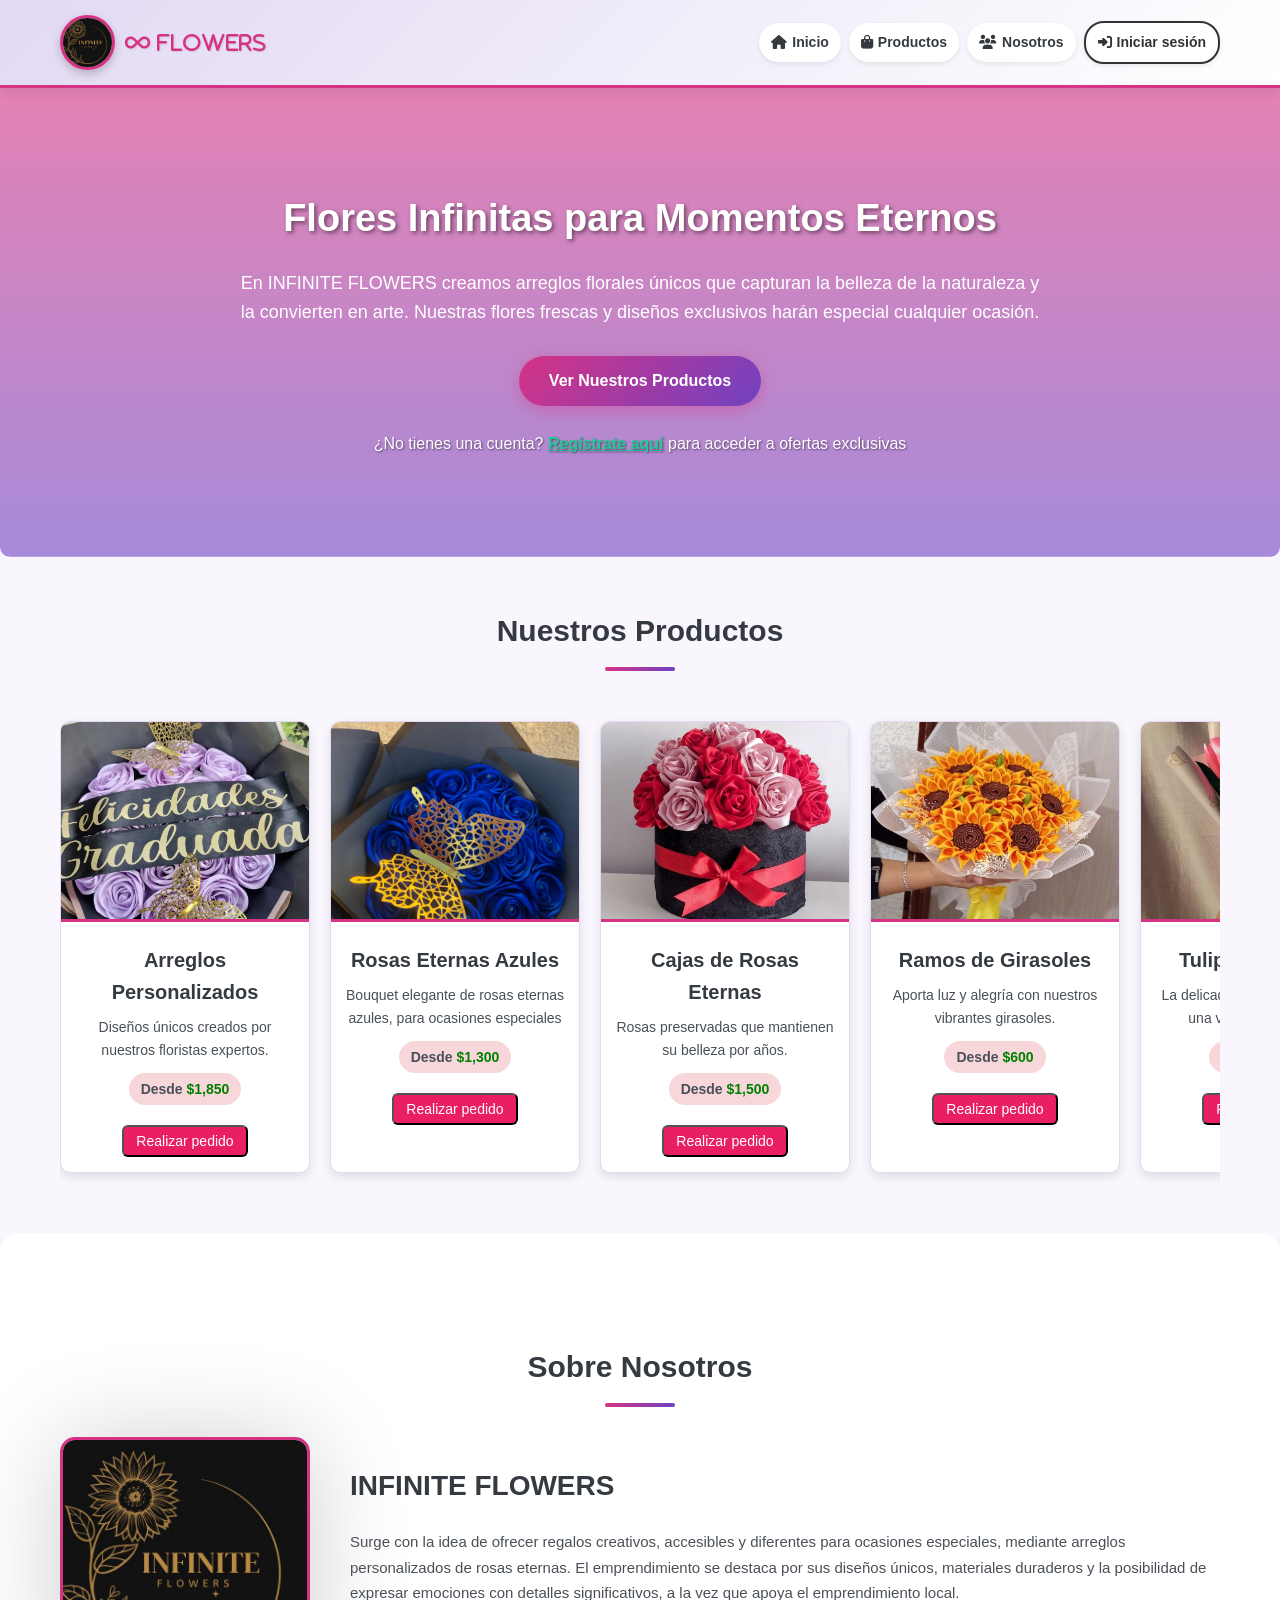
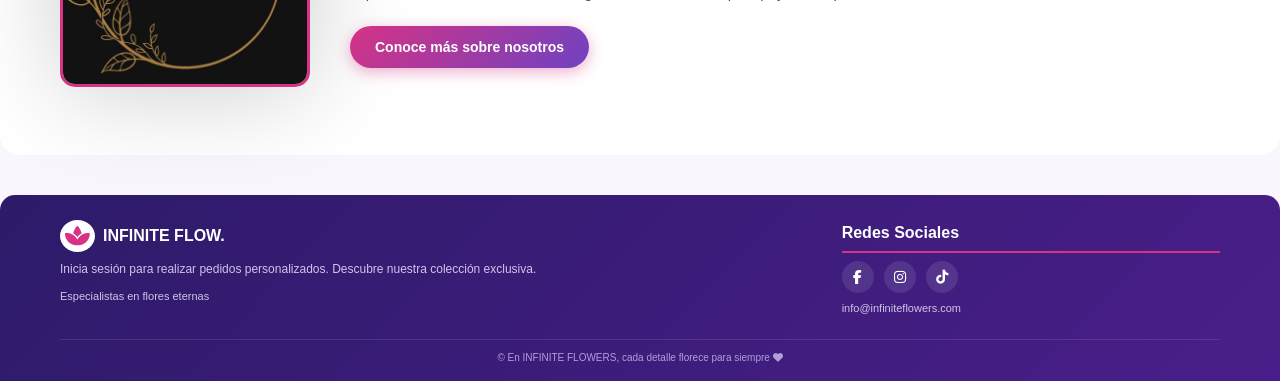
==== commit bb5e46fd: "IMG arreglada" ====
--- a/index.html
+++ b/index.html
@@ -26,13 +26,13 @@
         </div>
     </header>
 
-              <section class="hero" id="inicio" style="
-    background: linear-gradient(rgba(214, 51, 132, 0.6), rgba(111, 66, 193, 0.6)),
-    url('https://i.pinimg.com/1200x/9e/00/e7/9e00e762bd0c180ff8b11577240d3d6c.jpg');
-    background-size: cover;
-    background-position: center;
-    background-repeat: no-repeat;
-">
+    <section class="hero" id="inicio" style="
+        background: linear-gradient(rgba(214, 51, 132, 0.6), rgba(111, 66, 193, 0.6)),
+        url('https://i.pinimg.com/1200x/9e/00/e7/9e00e762bd0c180ff8b11577240d3d6c.jpg');
+        background-size: cover;
+        background-position: center;
+        background-repeat: no-repeat;
+    ">
             
             <h2>Flores Infinitas para Momentos Eternos</h2>
             <p>En INFINITE FLOWERS creamos arreglos florales únicos que capturan la belleza de la naturaleza y la
@@ -239,7 +239,7 @@
             <h2 class="section-title">Sobre Nosotros</h2>
             <div class="about-container">
                 <div class="about-img">
-                    <img src="IMG/ns.jpeg" alt="Nuestra florería">
+                    <img src="IMG/logo.jpeg" alt="Nuestra florería">
                 </div>
                 <div class="about-content">
                     <h2>INFINITE FLOWERS</h2>
--- a/estilos.css
+++ b/estilos.css
@@ -1,633 +1,652 @@
- * {
-     margin: 0;
-     padding: 0;
-     box-sizing: border-box;
-     font-family: 'Segoe UI', Tahoma, Geneva, Verdana, sans-serif;
- }
-
- :root {
-     --primary-color: #d63384;
-     --secondary-color: #6f42c1;
-     --accent-color: #20c997;
-     --light-pink: #f8d7da;
-     --light-lavender: #e2d9f3;
-     --light-color: #f9f7fd;
-     --dark-color: #343a40;
-     --text-color: #495057;
-     --footer-bg: #2d1b69;
-     --footer-text: #ffffff;
- }
-
- body {
-     color: var(--text-color);
-     background-color: var(--light-color);
-     line-height: 1.6;
- }
-
- .container {
-     width: 100%;
-     max-width: 1200px;
-     margin: 0 auto;
-     padding: 0 20px;
- }
-
- /* Header y Navegación */
- header {
-     background: linear-gradient(135deg, var(--light-lavender) 0%, white 100%);
-     box-shadow: 0 2px 15px rgba(0, 0, 0, 0.1);
-     position: sticky;
-     top: 0;
-     z-index: 1000;
-     padding: 15px 0;
-     border-bottom: 3px solid var(--primary-color);
- }
-
- .header-container {
-     display: flex;
-     justify-content: space-between;
-     align-items: center;
- }
-
- .logo-container {
-     display: flex;
-     align-items: center;
-     gap: 10px;
- }
-
- /* LOGO CIRCULAR */
- .logo-img {
-     height: 55px;
-     width: 55px;
-     object-fit: cover;
-     border-radius: 50%;
-     border: 3px solid var(--primary-color);
-     box-shadow: 0 4px 10px rgba(0, 0, 0, 0.2);
-     transition: transform 0.3s ease;
- }
-
- .logo-img:hover {
-     transform: scale(1.05);
- }
-
- /* NOMBRE DE EMPRESA REDUCIDO */
- .logo-text {
-     color: var(--primary-color);
-     font-size: 20px;
-     letter-spacing: 1px;
-     font-weight: 700;
-     text-shadow: 1px 1px 2px rgba(0, 0, 0, 0.1);
- }
-
- nav {
-     display: flex;
-     gap: 8px;
-     align-items: center;
-     flex-wrap: wrap;
- }
-
- nav a {
-     text-decoration: none;
-     color: var(--dark-color);
-     font-weight: 600;
-     padding: 8px 12px;
-     border-radius: 20px;
-     transition: all 0.3s ease;
-     display: flex;
-     align-items: center;
-     gap: 5px;
-     background-color: white;
-     box-shadow: 0 2px 5px rgba(0, 0, 0, 0.08);
-     font-size: 14px;
- }
-
- nav a:hover {
-     background: linear-gradient(135deg, var(--primary-color) 0%, var(--secondary-color) 100%);
-     color: white;
-     transform: translateY(-2px);
- }
-
- /* BOTONES DE REGISTRO EN BLANCO Y NEGRO */
- nav a[href="registro.php"] {
-     background-color: #333;
-     color: white;
-     border: 2px solid #333;
- }
-
- nav a[href="registro.php"]:hover {
-     background-color: #555;
-     border-color: #555;
- }
-
- nav a[href="login.php"] {
-     background-color: white;
-     color: #333;
-     border: 2px solid #333;
- }
-
- nav a[href="login.php"]:hover {
-     background-color: #333;
-     color: white;
- }
+* {
+  margin: 0;
+  padding: 0;
+  box-sizing: border-box;
+  font-family: "Segoe UI", Tahoma, Geneva, Verdana, sans-serif;
+}
+
+:root {
+  --primary-color: #d63384;
+  --secondary-color: #6f42c1;
+  --accent-color: #20c997;
+  --light-pink: #f8d7da;
+  --light-lavender: #e2d9f3;
+  --light-color: #f9f7fd;
+  --dark-color: #343a40;
+  --text-color: #495057;
+  --footer-bg: #2d1b69;
+  --footer-text: #ffffff;
+}
+
+body {
+  color: var(--text-color);
+  background-color: var(--light-color);
+  line-height: 1.6;
+}
+
+.container {
+  width: 100%;
+  max-width: 1200px;
+  margin: 0 auto;
+  padding: 0 20px;
+}
+
+/* Header y Navegación */
+header {
+  background: linear-gradient(135deg, var(--light-lavender) 0%, white 100%);
+  box-shadow: 0 2px 15px rgba(0, 0, 0, 0.1);
+  position: sticky;
+  top: 0;
+  z-index: 1000;
+  padding: 15px 0;
+  border-bottom: 3px solid var(--primary-color);
+}
+
+.header-container {
+  display: flex;
+  justify-content: space-between;
+  align-items: center;
+}
+
+.logo-container {
+  display: flex;
+  align-items: center;
+  gap: 10px;
+}
+
+/* LOGO CIRCULAR */
+.logo-img {
+  height: 55px;
+  width: 55px;
+  object-fit: cover;
+  border-radius: 50%;
+  border: 3px solid var(--primary-color);
+  box-shadow: 0 4px 10px rgba(0, 0, 0, 0.2);
+  transition: transform 0.3s ease;
+}
+
+.logo-img:hover {
+  transform: scale(1.05);
+}
+
+/* NOMBRE DE EMPRESA REDUCIDO */
+.logo-text {
+  color: var(--primary-color);
+  font-size: 20px;
+  letter-spacing: 1px;
+  font-weight: 700;
+  text-shadow: 1px 1px 2px rgba(0, 0, 0, 0.1);
+}
+
+nav {
+  display: flex;
+  gap: 8px;
+  align-items: center;
+  flex-wrap: wrap;
+}
+
+nav a {
+  text-decoration: none;
+  color: var(--dark-color);
+  font-weight: 600;
+  padding: 8px 12px;
+  border-radius: 20px;
+  transition: all 0.3s ease;
+  display: flex;
+  align-items: center;
+  gap: 5px;
+  background-color: white;
+  box-shadow: 0 2px 5px rgba(0, 0, 0, 0.08);
+  font-size: 14px;
+}
+
+nav a:hover {
+  background: linear-gradient(
+    135deg,
+    var(--primary-color) 0%,
+    var(--secondary-color) 100%
+  );
+  color: white;
+  transform: translateY(-2px);
+}
+
+/* BOTONES DE REGISTRO EN BLANCO Y NEGRO */
+nav a[href="registro.php"] {
+  background-color: #333;
+  color: white;
+  border: 2px solid #333;
+}
+
+nav a[href="registro.php"]:hover {
+  background-color: #555;
+  border-color: #555;
+}
+
+nav a[href="login.php"] {
+  background-color: white;
+  color: #333;
+  border: 2px solid #333;
+}
+
+nav a[href="login.php"]:hover {
+  background-color: #333;
+  color: white;
+}
 
 .hero {
-    background: linear-gradient(rgba(214, 51, 132, 0.6), rgba(111, 66, 193, 0.6)),
-                url('https://i.pinimg.com/1200x/9e/00/e7/9e00e762bd0c180ff8b11577240d3d6c.jpg');
-    background-size: cover;
-    background-position: center;
-    background-repeat: no-repeat;
-    color: white;
-    text-align: center;
-    padding: 100px 20px;
-    margin-bottom: 40px;
-    border-radius: 0 0 10px 10px;
-}
- .hero h2 {
-     font-size: 38px;
-     margin-bottom: 20px;
-     text-shadow: 2px 2px 4px rgba(0, 0, 0, 0.5);
-     font-weight: 700;
- }
-
- .hero p {
-     font-size: 18px;
-     max-width: 800px;
-     margin: 0 auto 30px;
-     font-weight: 300;
- }
-
- .hero .btn {
-     display: inline-block;
-     background: linear-gradient(135deg, var(--primary-color) 0%, var(--secondary-color) 100%);
-     color: white;
-     padding: 12px 30px;
-     border-radius: 30px;
-     text-decoration: none;
-     font-weight: bold;
-     font-size: 16px;
-     transition: all 0.3s ease;
-     border: none;
-     box-shadow: 0 4px 15px rgba(214, 51, 132, 0.4);
-     cursor: pointer;
- }
-
- .hero .btn:hover {
-     transform: translateY(-3px);
-     box-shadow: 0 6px 20px rgba(214, 51, 132, 0.6);
- }
-
- /* MENSAJE DE REGISTRO */
- .register-message {
-     margin-top: 25px;
-     font-size: 16px;
-     color: white;
-     text-shadow: 1px 1px 2px rgba(0, 0, 0, 0.5);
- }
-
- .register-link {
-     color: var(--accent-color);
-     font-weight: bold;
-     text-decoration: underline;
-     cursor: pointer;
- }
-
- .register-link:hover {
-     color: white;
- }
-
- /* Sección de Productos */
- .section-title {
-     text-align: center;
-     margin: 50px 0 30px;
-     color: var(--dark-color);
-     font-size: 30px;
-     position: relative;
-     font-weight: 700;
- }
-
- .section-title:after {
-     content: '';
-     display: block;
-     width: 70px;
-     height: 4px;
-     background: linear-gradient(90deg, var(--primary-color) 0%, var(--secondary-color) 100%);
-     margin: 12px auto;
-     border-radius: 5px;
- }
-
- .products {
-     display: grid;
-     grid-template-columns: repeat(auto-fill, minmax(260px, 1fr));
-     gap: 25px;
-     margin-bottom: 60px;
- }
-
- .product-card {
-     background-color: white;
-     border-radius: 15px;
-     overflow: hidden;
-     box-shadow: 0 8px 20px rgba(0, 0, 0, 0.08);
-     transition: all 0.3s ease;
-     border: 1px solid var(--light-lavender);
- }
-
- .product-card:hover {
-     transform: translateY(-8px);
-     box-shadow: 0 12px 25px rgba(214, 51, 132, 0.15);
- }
-
- .product-img {
-     width: 100%;
-     height: 200px;
-     object-fit: cover;
-     border-bottom: 3px solid var(--primary-color);
- }
-
- .product-info {
-     padding: 18px;
- }
-
- .product-info h3 {
-     color: var(--dark-color);
-     margin-bottom: 8px;
-     font-size: 20px;
-     font-weight: 600;
- }
-
- .product-info p {
-     color: var(--text-color);
-     margin-bottom: 12px;
-     font-size: 14px;
- }
-
- .price {
-     color: var(--primary-color);
-     font-weight: bold;
-     font-size: 18px;
-     display: inline-block;
-     padding: 5px 12px;
-     background-color: var(--light-pink);
-     border-radius: 20px;
- }
-
- /* Sección Nosotros (sin representantes) */
- .about-section {
-     padding: 60px 0;
-     background-color: white;
-     border-radius: 20px;
-     margin-top: 40px;
- }
-
- .about-container {
-     display: flex;
-     align-items: center;
-     gap: 40px;
- }
- 
-
-
- .about-img {
-    flex: 1;
+  background:
+    linear-gradient(rgba(214, 51, 132, 0.6), rgba(111, 66, 193, 0.6)),
+    url("https://i.pinimg.com/1200x/9e/00/e7/9e00e762bd0c180ff8b11577240d3d6c.jpg");
+  background-size: cover;
+  background-position: center;
+  background-repeat: no-repeat;
+  color: white;
+  text-align: center;
+  padding: 100px 20px;
+  margin-bottom: 40px;
+  border-radius: 0 0 10px 10px;
+}
+.hero h2 {
+  font-size: 38px;
+  margin-bottom: 20px;
+  text-shadow: 2px 2px 4px rgba(0, 0, 0, 0.5);
+  font-weight: 700;
+}
+
+.hero p {
+  font-size: 18px;
+  max-width: 800px;
+  margin: 0 auto 30px;
+  font-weight: 300;
+}
+
+.hero .btn {
+  display: inline-block;
+  background: linear-gradient(
+    135deg,
+    var(--primary-color) 0%,
+    var(--secondary-color) 100%
+  );
+  color: white;
+  padding: 12px 30px;
+  border-radius: 30px;
+  text-decoration: none;
+  font-weight: bold;
+  font-size: 16px;
+  transition: all 0.3s ease;
+  border: none;
+  box-shadow: 0 4px 15px rgba(214, 51, 132, 0.4);
+  cursor: pointer;
+}
+
+.hero .btn:hover {
+  transform: translateY(-3px);
+  box-shadow: 0 6px 20px rgba(214, 51, 132, 0.6);
+}
+
+/* MENSAJE DE REGISTRO */
+.register-message {
+  margin-top: 25px;
+  font-size: 16px;
+  color: white;
+  text-shadow: 1px 1px 2px rgba(0, 0, 0, 0.5);
+}
+
+.register-link {
+  color: var(--accent-color);
+  font-weight: bold;
+  text-decoration: underline;
+  cursor: pointer;
+}
+
+.register-link:hover {
+  color: white;
+}
+
+/* Sección de Productos */
+.section-title {
+  text-align: center;
+  margin: 50px 0 30px;
+  color: var(--dark-color);
+  font-size: 30px;
+  position: relative;
+  font-weight: 700;
+}
+
+.section-title:after {
+  content: "";
+  display: block;
+  width: 70px;
+  height: 4px;
+  background: linear-gradient(
+    90deg,
+    var(--primary-color) 0%,
+    var(--secondary-color) 100%
+  );
+  margin: 12px auto;
+  border-radius: 5px;
+}
+
+.products {
+  display: grid;
+  grid-template-columns: repeat(auto-fill, minmax(260px, 1fr));
+  gap: 25px;
+  margin-bottom: 60px;
+}
+
+.product-card {
+  background-color: white;
+  border-radius: 15px;
+  overflow: hidden;
+  box-shadow: 0 8px 20px rgba(0, 0, 0, 0.08);
+  transition: all 0.3s ease;
+  border: 1px solid var(--light-lavender);
+}
+
+.product-card:hover {
+  transform: translateY(-8px);
+  box-shadow: 0 12px 25px rgba(214, 51, 132, 0.15);
+}
+
+.product-img {
+  width: 100%;
+  height: 200px;
+  object-fit: cover;
+  border-bottom: 3px solid var(--primary-color);
+}
+
+.product-info {
+  padding: 18px;
+}
+
+.product-info h3 {
+  color: var(--dark-color);
+  margin-bottom: 8px;
+  font-size: 20px;
+  font-weight: 600;
+}
+
+.product-info p {
+  color: var(--text-color);
+  margin-bottom: 12px;
+  font-size: 14px;
+}
+
+.price {
+  color: var(--primary-color);
+  font-weight: bold;
+  font-size: 18px;
+  display: inline-block;
+  padding: 5px 12px;
+  background-color: var(--light-pink);
+  border-radius: 20px;
+}
+
+/* Sección Nosotros (sin representantes) */
+.about-section {
+  padding: 60px 0;
+  background-color: white;
+  border-radius: 20px;
+  margin-top: 40px;
+}
+
+.about-container {
+  display: flex;
+  align-items: center;
+  gap: 40px;
+}
+
+.about-img img {
+    width: 250px; /* Ajusta el tamaño del logo */
+    height: auto;
     border-radius: 15px;
-    overflow: hidden;
-    box-shadow: 0 10px 30px rgba(0, 0, 0, 0.1);
-    border: none;        /* quitamos borde blanco */
-    outline: none;       /* quitamos borde rosa */
-}
-
- .about-content {
-     flex: 1;
- }
-
- .about-content h2 {
-     color: var(--dark-color);
-     margin-bottom: 20px;
-     font-size: 28px;
-     font-weight: 700;
- }
-
- .about-content p {
-     margin-bottom: 20px;
-     font-size: 15px;
-     line-height: 1.7;
-     color: var(--text-color);
- }
-
- .about-content .btn {
-     display: inline-block;
-     background: linear-gradient(135deg, var(--primary-color) 0%, var(--secondary-color) 100%);
-     color: white;
-     padding: 10px 25px;
-     border-radius: 30px;
-     text-decoration: none;
-     font-weight: bold;
-     font-size: 14px;
-     transition: all 0.3s ease;
-     border: none;
-     box-shadow: 0 4px 15px rgba(214, 51, 132, 0.4);
- }
-
- .about-content .btn:hover {
-     transform: translateY(-3px);
-     box-shadow: 0 6px 20px rgba(214, 51, 132, 0.6);
- }
-
- /* FOOTER MÁS PEQUEÑO */
- footer {
-     background: linear-gradient(135deg, var(--footer-bg) 0%, #4a1e8a 100%);
-     color: var(--footer-text);
-     padding: 25px 0 15px;
-     margin-top: 40px;
-     border-radius: 15px 15px 0 0;
-     font-size: 13px;
- }
-
- .footer-container {
-     display: grid;
-     grid-template-columns: 2fr 1fr;
-     gap: 25px;
-     margin-bottom: 15px;
- }
-
- .footer-info p {
-     font-size: 12px;
-     line-height: 1.5;
-     margin-bottom: 10px;
-     color: #d1c4e9;
- }
-
- .footer-logo {
-     display: flex;
-     align-items: center;
-     gap: 8px;
-     margin-bottom: 8px;
- }
-
- .footer-logo i {
-     font-size: 22px;
-     color: var(--primary-color);
-     background: white;
-     padding: 5px;
-     border-radius: 50%;
- }
-
- .footer-logo-text {
-     color: white;
-     font-size: 16px;
-     font-weight: 700;
- }
-
- .footer-credits h4 {
-     color: var(--accent-color);
-     font-size: 14px;
-     margin-bottom: 3px;
-     font-weight: 600;
- }
-
- .footer-credits p {
-     font-size: 11px;
-     color: #d1c4e9;
- }
-
- .footer-social h3 {
-     color: white;
-     font-size: 16px;
-     margin-bottom: 8px;
-     border-bottom: 2px solid var(--primary-color);
-     padding-bottom: 5px;
-     font-weight: 600;
- }
-
- .footer-social p {
-     color: #d1c4e9;
-     margin-bottom: 8px;
-     font-size: 11px;
-     line-height: 1.4;
- }
-
- .social-icons {
-     display: flex;
-     gap: 10px;
-     margin-bottom: 8px;
- }
-
- .social-icons a {
-     display: flex;
-     align-items: center;
-     justify-content: center;
-     width: 32px;
-     height: 32px;
-     background-color: rgba(255, 255, 255, 0.1);
-     border-radius: 50%;
-     color: white;
-     font-size: 14px;
-     transition: all 0.3s ease;
-     text-decoration: none;
- }
-
- .social-icons a:hover {
-     background-color: white;
-     transform: translateY(-3px);
-     color: var(--primary-color);
- }
-
- .footer-bottom {
-     text-align: center;
-     padding-top: 10px;
-     border-top: 1px solid rgba(255, 255, 255, 0.1);
-     color: #b39ddb;
-     font-size: 10px;
- }
-
- .footer-bottom i {
-     font-size: 10px;
- }
-
- /* MODAL */
- .modal-overlay {
-     display: none;
-     position: fixed;
-     top: 0;
-     left: 0;
-     width: 100%;
-     height: 100%;
-     background-color: rgba(0, 0, 0, 0.6);
-     z-index: 2000;
-     justify-content: center;
-     align-items: center;
-     opacity: 0;
-     transition: opacity 0.3s ease;
- }
-
- .modal-overlay.active {
-     display: flex;
-     opacity: 1;
- }
-
- .modal {
-     background: white;
-     border-radius: 20px;
-     padding: 25px;
-     max-width: 350px;
-     width: 90%;
-     position: relative;
-     box-shadow: 0 15px 40px rgba(0, 0, 0, 0.3);
-     transform: scale(0.7);
-     transition: transform 0.3s ease;
-     border: 3px solid var(--primary-color);
- }
-
- .modal-overlay.active .modal {
-     transform: scale(1);
- }
-
- .modal-close {
-     position: absolute;
-     top: 12px;
-     right: 12px;
-     background: none;
-     border: none;
-     font-size: 22px;
-     cursor: pointer;
-     color: #999;
-     transition: color 0.3s;
- }
-
- .modal-close:hover {
-     color: var(--primary-color);
- }
-
- .modal h2 {
-     color: var(--primary-color);
-     margin-bottom: 12px;
-     font-size: 22px;
-     text-align: center;
- }
-
- .modal p {
-     color: var(--text-color);
-     margin-bottom: 20px;
-     text-align: center;
-     font-size: 14px;
- }
-
- .modal-buttons {
-     display: flex;
-     flex-direction: column;
-     gap: 10px;
- }
-
- .modal-btn {
-     padding: 10px;
-     border-radius: 8px;
-     text-align: center;
-     text-decoration: none;
-     font-weight: 600;
-     transition: all 0.3s;
-     border: none;
-     cursor: pointer;
-     font-size: 14px;
- }
-
- .modal-btn.primary {
-     background: linear-gradient(135deg, var(--primary-color) 0%, var(--secondary-color) 100%);
-     color: white;
- }
-
- .modal-btn.primary:hover {
-     transform: translateY(-2px);
-     box-shadow: 0 5px 15px rgba(214, 51, 132, 0.4);
- }
-
- .modal-btn.secondary {
-     background: white;
-     color: var(--dark-color);
-     border: 2px solid var(--light-lavender);
- }
-
- .modal-btn.secondary:hover {
-     background: var(--light-lavender);
-     border-color: var(--primary-color);
- }
-
- .modal-divider {
-     text-align: center;
-     margin: 5px 0;
-     color: #999;
-     font-size: 12px;
- }
-
- /* Responsive */
- @media (max-width: 992px) {
-     .header-container {
-         flex-direction: column;
-         gap: 15px;
-     }
-
-     .about-container {
-         flex-direction: column;
-     }
-
-     .footer-container {
-         grid-template-columns: 1fr;
-         gap: 20px;
-     }
-
-     nav {
-         justify-content: center;
-     }
- }
-
- @media (max-width: 768px) {
-     .logo-text {
-         font-size: 18px;
-     }
-
-     .logo-img {
-         height: 50px;
-         width: 50px;
-     }
-
-     nav a {
-         padding: 6px 10px;
-         font-size: 12px;
-     }
-
-     .hero h2 {
-         font-size: 28px;
-     }
-
-     .hero p {
-         font-size: 16px;
-     }
-
-     .section-title {
-         font-size: 26px;
-     }
-
-     .products {
-         grid-template-columns: repeat(auto-fill, minmax(200px, 1fr));
-         gap: 15px;
-     }
-
-     .footer-logo-text {
-         font-size: 14px;
-     }
- }
-
- @media (max-width: 480px) {
-     nav {
-         flex-direction: column;
-         width: 100%;
-     }
-
-     nav a {
-         width: 100%;
-         justify-content: center;
-     }
- }
-
- /*Modal pedido*/
-.modal-estilo { 
+    border: 3px solid var(--primary-color);
+    box-shadow: 0 4px 100px rgba(0, 0, 0, 0.2);
+    transition: transform 0.3s ease;
+}
+
+.about-content {
+  flex: 1;
+}
+
+.about-content h2 {
+  color: var(--dark-color);
+  margin-bottom: 20px;
+  font-size: 28px;
+  font-weight: 700;
+}
+
+.about-content p {
+  margin-bottom: 20px;
+  font-size: 15px;
+  line-height: 1.7;
+  color: var(--text-color);
+}
+
+.about-content .btn {
+  display: inline-block;
+  background: linear-gradient(
+    135deg,
+    var(--primary-color) 0%,
+    var(--secondary-color) 100%
+  );
+  color: white;
+  padding: 10px 25px;
+  border-radius: 30px;
+  text-decoration: none;
+  font-weight: bold;
+  font-size: 14px;
+  transition: all 0.3s ease;
+  border: none;
+  box-shadow: 0 4px 15px rgba(214, 51, 132, 0.4);
+}
+
+.about-content .btn:hover {
+  transform: translateY(-3px);
+  box-shadow: 0 6px 20px rgba(214, 51, 132, 0.6);
+}
+
+/* FOOTER MÁS PEQUEÑO */
+footer {
+  background: linear-gradient(135deg, var(--footer-bg) 0%, #4a1e8a 100%);
+  color: var(--footer-text);
+  padding: 25px 0 15px;
+  margin-top: 40px;
+  border-radius: 15px 15px 0 0;
+  font-size: 13px;
+}
+
+.footer-container {
+  display: grid;
+  grid-template-columns: 2fr 1fr;
+  gap: 25px;
+  margin-bottom: 15px;
+}
+
+.footer-info p {
+  font-size: 12px;
+  line-height: 1.5;
+  margin-bottom: 10px;
+  color: #d1c4e9;
+}
+
+.footer-logo {
+  display: flex;
+  align-items: center;
+  gap: 8px;
+  margin-bottom: 8px;
+}
+
+.footer-logo i {
+  font-size: 22px;
+  color: var(--primary-color);
+  background: white;
+  padding: 5px;
+  border-radius: 50%;
+}
+
+.footer-logo-text {
+  color: white;
+  font-size: 16px;
+  font-weight: 700;
+}
+
+.footer-credits h4 {
+  color: var(--accent-color);
+  font-size: 14px;
+  margin-bottom: 3px;
+  font-weight: 600;
+}
+
+.footer-credits p {
+  font-size: 11px;
+  color: #d1c4e9;
+}
+
+.footer-social h3 {
+  color: white;
+  font-size: 16px;
+  margin-bottom: 8px;
+  border-bottom: 2px solid var(--primary-color);
+  padding-bottom: 5px;
+  font-weight: 600;
+}
+
+.footer-social p {
+  color: #d1c4e9;
+  margin-bottom: 8px;
+  font-size: 11px;
+  line-height: 1.4;
+}
+
+.social-icons {
+  display: flex;
+  gap: 10px;
+  margin-bottom: 8px;
+}
+
+.social-icons a {
+  display: flex;
+  align-items: center;
+  justify-content: center;
+  width: 32px;
+  height: 32px;
+  background-color: rgba(255, 255, 255, 0.1);
+  border-radius: 50%;
+  color: white;
+  font-size: 14px;
+  transition: all 0.3s ease;
+  text-decoration: none;
+}
+
+.social-icons a:hover {
+  background-color: white;
+  transform: translateY(-3px);
+  color: var(--primary-color);
+}
+
+.footer-bottom {
+  text-align: center;
+  padding-top: 10px;
+  border-top: 1px solid rgba(255, 255, 255, 0.1);
+  color: #b39ddb;
+  font-size: 10px;
+}
+
+.footer-bottom i {
+  font-size: 10px;
+}
+
+/* MODAL */
+.modal-overlay {
+  display: none;
+  position: fixed;
+  top: 0;
+  left: 0;
+  width: 100%;
+  height: 100%;
+  background-color: rgba(0, 0, 0, 0.6);
+  z-index: 2000;
+  justify-content: center;
+  align-items: center;
+  opacity: 0;
+  transition: opacity 0.3s ease;
+}
+
+.modal-overlay.active {
+  display: flex;
+  opacity: 1;
+}
+
+.modal {
+  background: white;
+  border-radius: 20px;
+  padding: 25px;
+  max-width: 350px;
+  width: 90%;
+  position: relative;
+  box-shadow: 0 15px 40px rgba(0, 0, 0, 0.3);
+  transform: scale(0.7);
+  transition: transform 0.3s ease;
+  border: 3px solid var(--primary-color);
+}
+
+.modal-overlay.active .modal {
+  transform: scale(1);
+}
+
+.modal-close {
+  position: absolute;
+  top: 12px;
+  right: 12px;
+  background: none;
+  border: none;
+  font-size: 22px;
+  cursor: pointer;
+  color: #999;
+  transition: color 0.3s;
+}
+
+.modal-close:hover {
+  color: var(--primary-color);
+}
+
+.modal h2 {
+  color: var(--primary-color);
+  margin-bottom: 12px;
+  font-size: 22px;
+  text-align: center;
+}
+
+.modal p {
+  color: var(--text-color);
+  margin-bottom: 20px;
+  text-align: center;
+  font-size: 14px;
+}
+
+.modal-buttons {
+  display: flex;
+  flex-direction: column;
+  gap: 10px;
+}
+
+.modal-btn {
+  padding: 10px;
+  border-radius: 8px;
+  text-align: center;
+  text-decoration: none;
+  font-weight: 600;
+  transition: all 0.3s;
+  border: none;
+  cursor: pointer;
+  font-size: 14px;
+}
+
+.modal-btn.primary {
+  background: linear-gradient(
+    135deg,
+    var(--primary-color) 0%,
+    var(--secondary-color) 100%
+  );
+  color: white;
+}
+
+.modal-btn.primary:hover {
+  transform: translateY(-2px);
+  box-shadow: 0 5px 15px rgba(214, 51, 132, 0.4);
+}
+
+.modal-btn.secondary {
+  background: white;
+  color: var(--dark-color);
+  border: 2px solid var(--light-lavender);
+}
+
+.modal-btn.secondary:hover {
+  background: var(--light-lavender);
+  border-color: var(--primary-color);
+}
+
+.modal-divider {
+  text-align: center;
+  margin: 5px 0;
+  color: #999;
+  font-size: 12px;
+}
+
+/* Responsive */
+@media (max-width: 992px) {
+  .header-container {
+    flex-direction: column;
+    gap: 15px;
+  }
+
+  .about-container {
+    flex-direction: column;
+  }
+
+  .footer-container {
+    grid-template-columns: 1fr;
+    gap: 20px;
+  }
+
+  nav {
+    justify-content: center;
+  }
+}
+
+@media (max-width: 768px) {
+  .logo-text {
+    font-size: 18px;
+  }
+
+  .logo-img {
+    height: 50px;
+    width: 50px;
+  }
+
+  nav a {
+    padding: 6px 10px;
+    font-size: 12px;
+  }
+
+  .hero h2 {
+    font-size: 28px;
+  }
+
+  .hero p {
+    font-size: 16px;
+  }
+
+  .section-title {
+    font-size: 26px;
+  }
+
+  .products {
+    grid-template-columns: repeat(auto-fill, minmax(200px, 1fr));
+    gap: 15px;
+  }
+
+  .footer-logo-text {
+    font-size: 14px;
+  }
+}
+
+@media (max-width: 480px) {
+  nav {
+    flex-direction: column;
+    width: 100%;
+  }
+
+  nav a {
+    width: 100%;
+    justify-content: center;
+  }
+}
+
+/*Modal pedido*/
+.modal-estilo {
   border: none;
   border-radius: 15px;
   padding: 0;
@@ -636,21 +655,21 @@
   max-width: 550px;
   max-height: 90vh;
   overflow-y: auto;
-  box-shadow: 0 10px 40px rgba(0,0,0,0.4);
+  box-shadow: 0 10px 40px rgba(0, 0, 0, 0.4);
 }
 
 .h2 {
-    color: var(--primary-color);
-    margin-bottom: 10px;
-    font-size: 32px;
-    text-shadow: 1px 1px 2px rgba(0,0,0,0.1);
+  color: var(--primary-color);
+  margin-bottom: 10px;
+  font-size: 32px;
+  text-shadow: 1px 1px 2px rgba(0, 0, 0, 0.1);
 }
 
 .subtitle {
-      text-align: center;
-      color: var(--text-color);
-      margin-bottom: 30px;
-      font-size: 18px;
+  text-align: center;
+  color: var(--text-color);
+  margin-bottom: 30px;
+  font-size: 18px;
 }
 
 .modal-estilo::backdrop {
@@ -658,7 +677,7 @@
   display: flex;
   justify-content: center;
   align-items: center;
-  backdrop-filter: blur(3px);     /* Efecto borroso atrás */
+  backdrop-filter: blur(3px); /* Efecto borroso atrás */
 }
 
 .modal-header {
@@ -682,44 +701,52 @@
 }
 
 label {
-      display: block;
-      margin-top: 20px;
-      font-weight: 600;
-      color: var(--dark-color);
-}
-    
-input, select, textarea {
-      width: 100%;
-      padding: 12px 15px;
-      margin-top: 8px;
-      border-radius: 10px;
-      border: 2px solid var(--light-lavender);
-      font-size: 15px;
-      transition: all 0.3s ease;
-      background-color: white;
-}
-    
-input:focus, select:focus, textarea:focus {
-      outline: none;
-      border-color: var(--primary-color);
-      box-shadow: 0 0 0 3px rgba(214, 51, 132, 0.1);
-}
-    
+  display: block;
+  margin-top: 20px;
+  font-weight: 600;
+  color: var(--dark-color);
+}
+
+input,
+select,
 textarea {
-      resize: vertical;
-      min-height: 80px;
-}
-    
+  width: 100%;
+  padding: 12px 15px;
+  margin-top: 8px;
+  border-radius: 10px;
+  border: 2px solid var(--light-lavender);
+  font-size: 15px;
+  transition: all 0.3s ease;
+  background-color: white;
+}
+
+input:focus,
+select:focus,
+textarea:focus {
+  outline: none;
+  border-color: var(--primary-color);
+  box-shadow: 0 0 0 3px rgba(214, 51, 132, 0.1);
+}
+
+textarea {
+  resize: vertical;
+  min-height: 80px;
+}
+
 .button-group {
-      display: flex;
-      gap: 15px;
-      margin-top: 30px;
-}
-    
+  display: flex;
+  gap: 15px;
+  margin-top: 30px;
+}
+
 .btn-pedido {
   flex: 2;
   padding: 15px;
-  background: linear-gradient(135deg, var(--primary-color) 0%, var(--secondary-color) 100%);
+  background: linear-gradient(
+    135deg,
+    var(--primary-color) 0%,
+    var(--secondary-color) 100%
+  );
   color: white;
   font-size: 17px;
   font-weight: bold;
@@ -733,7 +760,11 @@
 .btn-pedido:hover {
   transform: translateY(-3px);
   box-shadow: 0 6px 20px rgba(214, 51, 132, 0.4);
-  background: linear-gradient(135deg, var(--secondary-color) 0%, var(--primary-color) 100%);
+  background: linear-gradient(
+    135deg,
+    var(--secondary-color) 0%,
+    var(--primary-color) 100%
+  );
 }
 
 .btn-inicio {
@@ -782,24 +813,31 @@
 }
 
 @media (max-width: 768px) {
-   .container {
-     margin: 15px;
-     padding: 25px 20px;
-   }
-   
-   .button-group {
-     flex-direction: column;
-   }
-   
-   .btn-pedido, .btn-inicio {
-     width: 100%;
-   }
-   
-   h1 {
-     font-size: 28px;
-   }
- }
-
-.form-group { margin-bottom: 15px; }
-.form-control { width: 100%; padding: 8px; border-radius: 5px; border: 1px solid #ccc; }
-
+  .container {
+    margin: 15px;
+    padding: 25px 20px;
+  }
+
+  .button-group {
+    flex-direction: column;
+  }
+
+  .btn-pedido,
+  .btn-inicio {
+    width: 100%;
+  }
+
+  h1 {
+    font-size: 28px;
+  }
+}
+
+.form-group {
+  margin-bottom: 15px;
+}
+.form-control {
+  width: 100%;
+  padding: 8px;
+  border-radius: 5px;
+  border: 1px solid #ccc;
+}
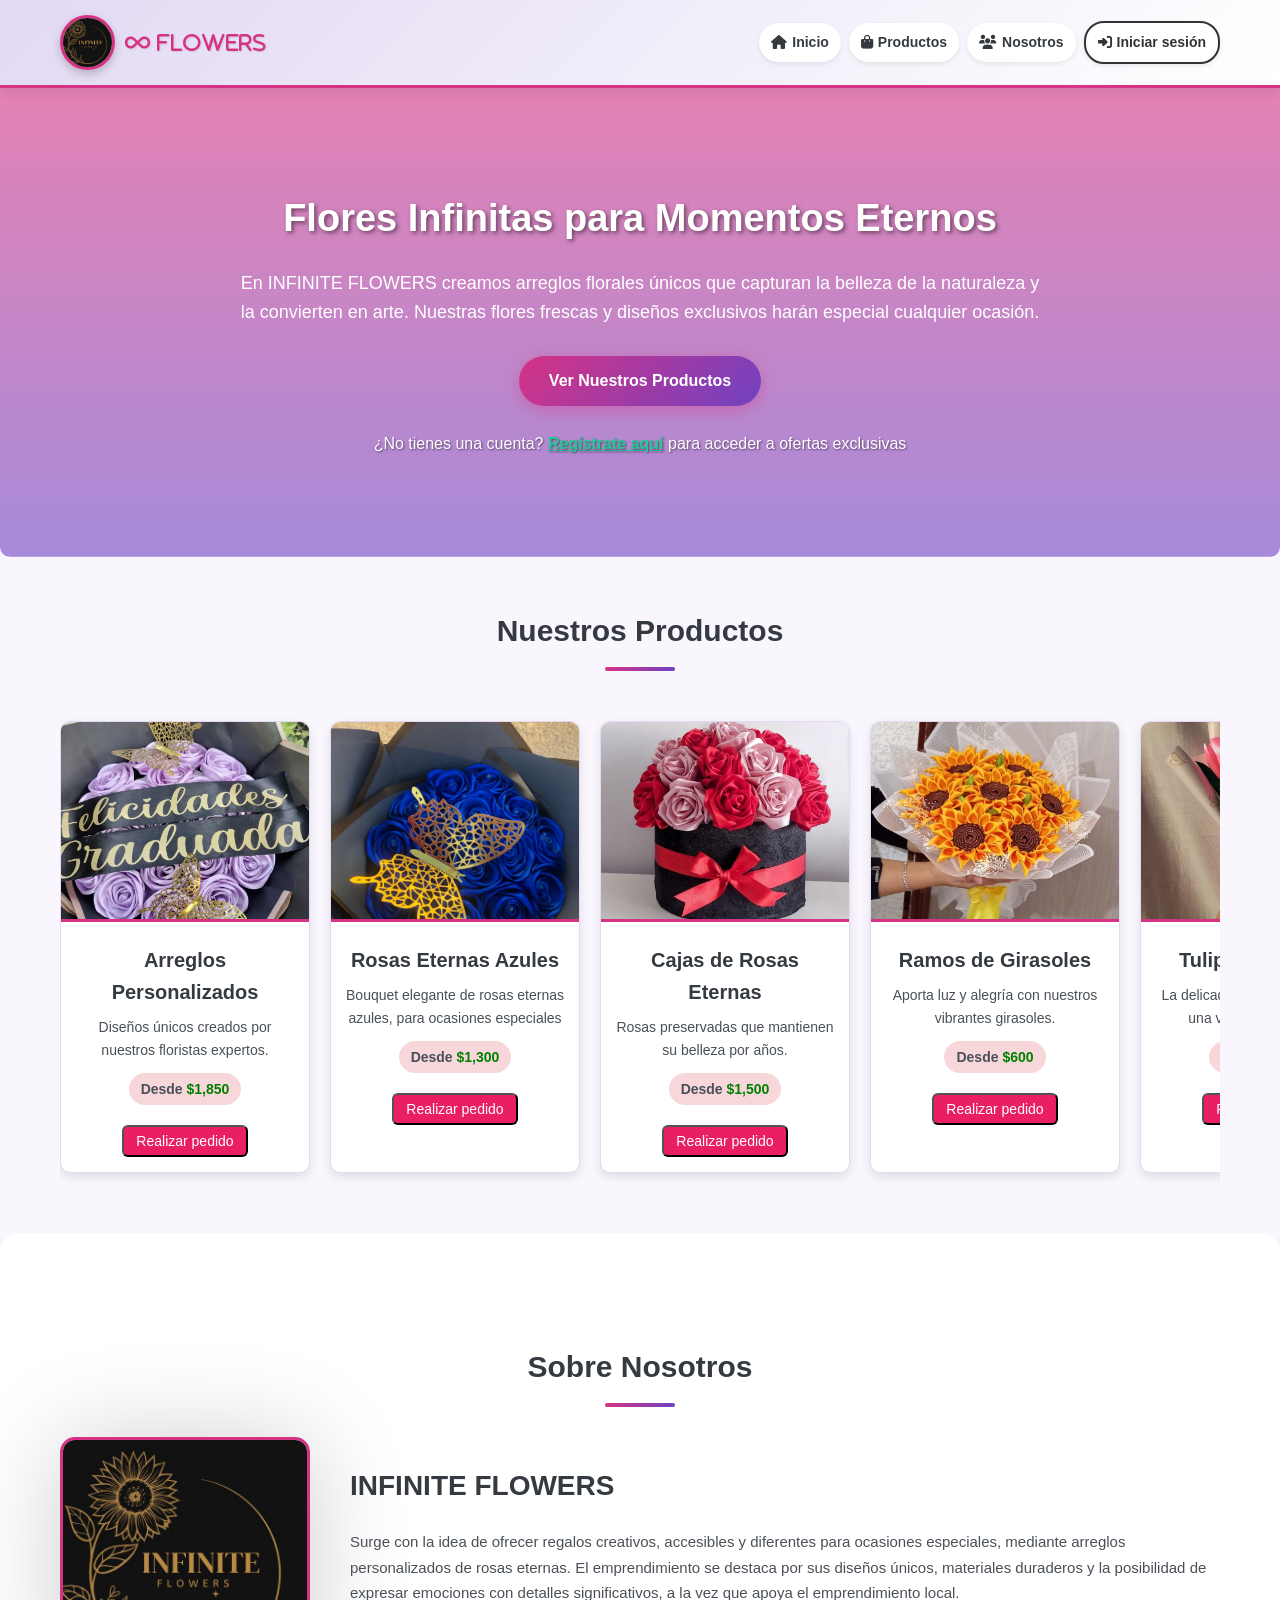
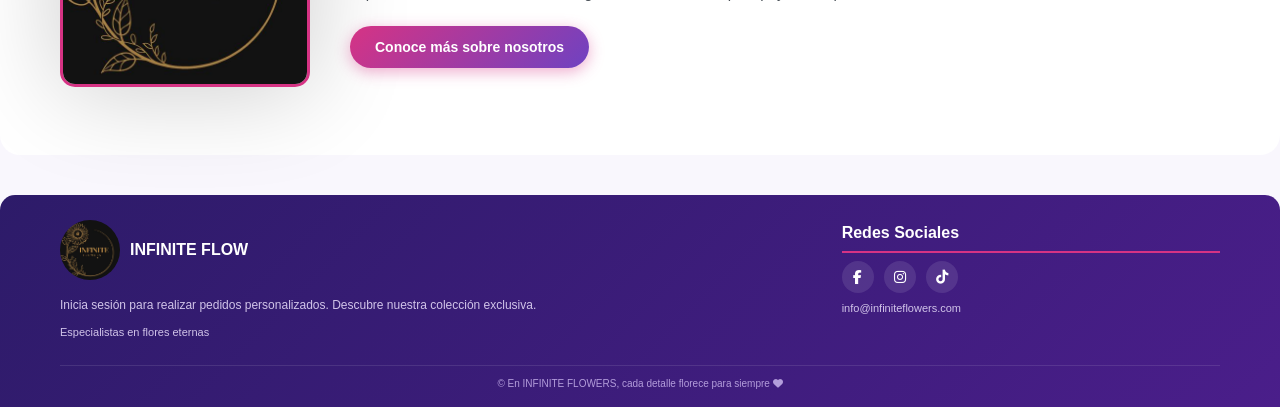
==== commit a839e195: "IMG" ====
--- a/index.html
+++ b/index.html
@@ -262,8 +262,9 @@
             <div class="footer-container">
                 <div class="footer-info">
                     <div class="footer-logo">
-                        <i class="fas fa-spa"></i>
-                        <div class="footer-logo-text">INFINITE FLOW.</div>
+                        <div class="footer-logo" style="display: flex; align-items: center; gap: 10px; justify-content: center;">
+                            <img src="IMG/logo.jpeg" alt="Nuestra florería"style="width: 60px; height: 60px; object-fit: cover; border-radius: 50%;"><span class="footer-logo-text">INFINITE FLOW</span>
+                        </div>
                     </div>
                     <p>Inicia sesión para realizar pedidos personalizados. Descubre nuestra colección exclusiva.</p>
                     <div class="footer-credits">
